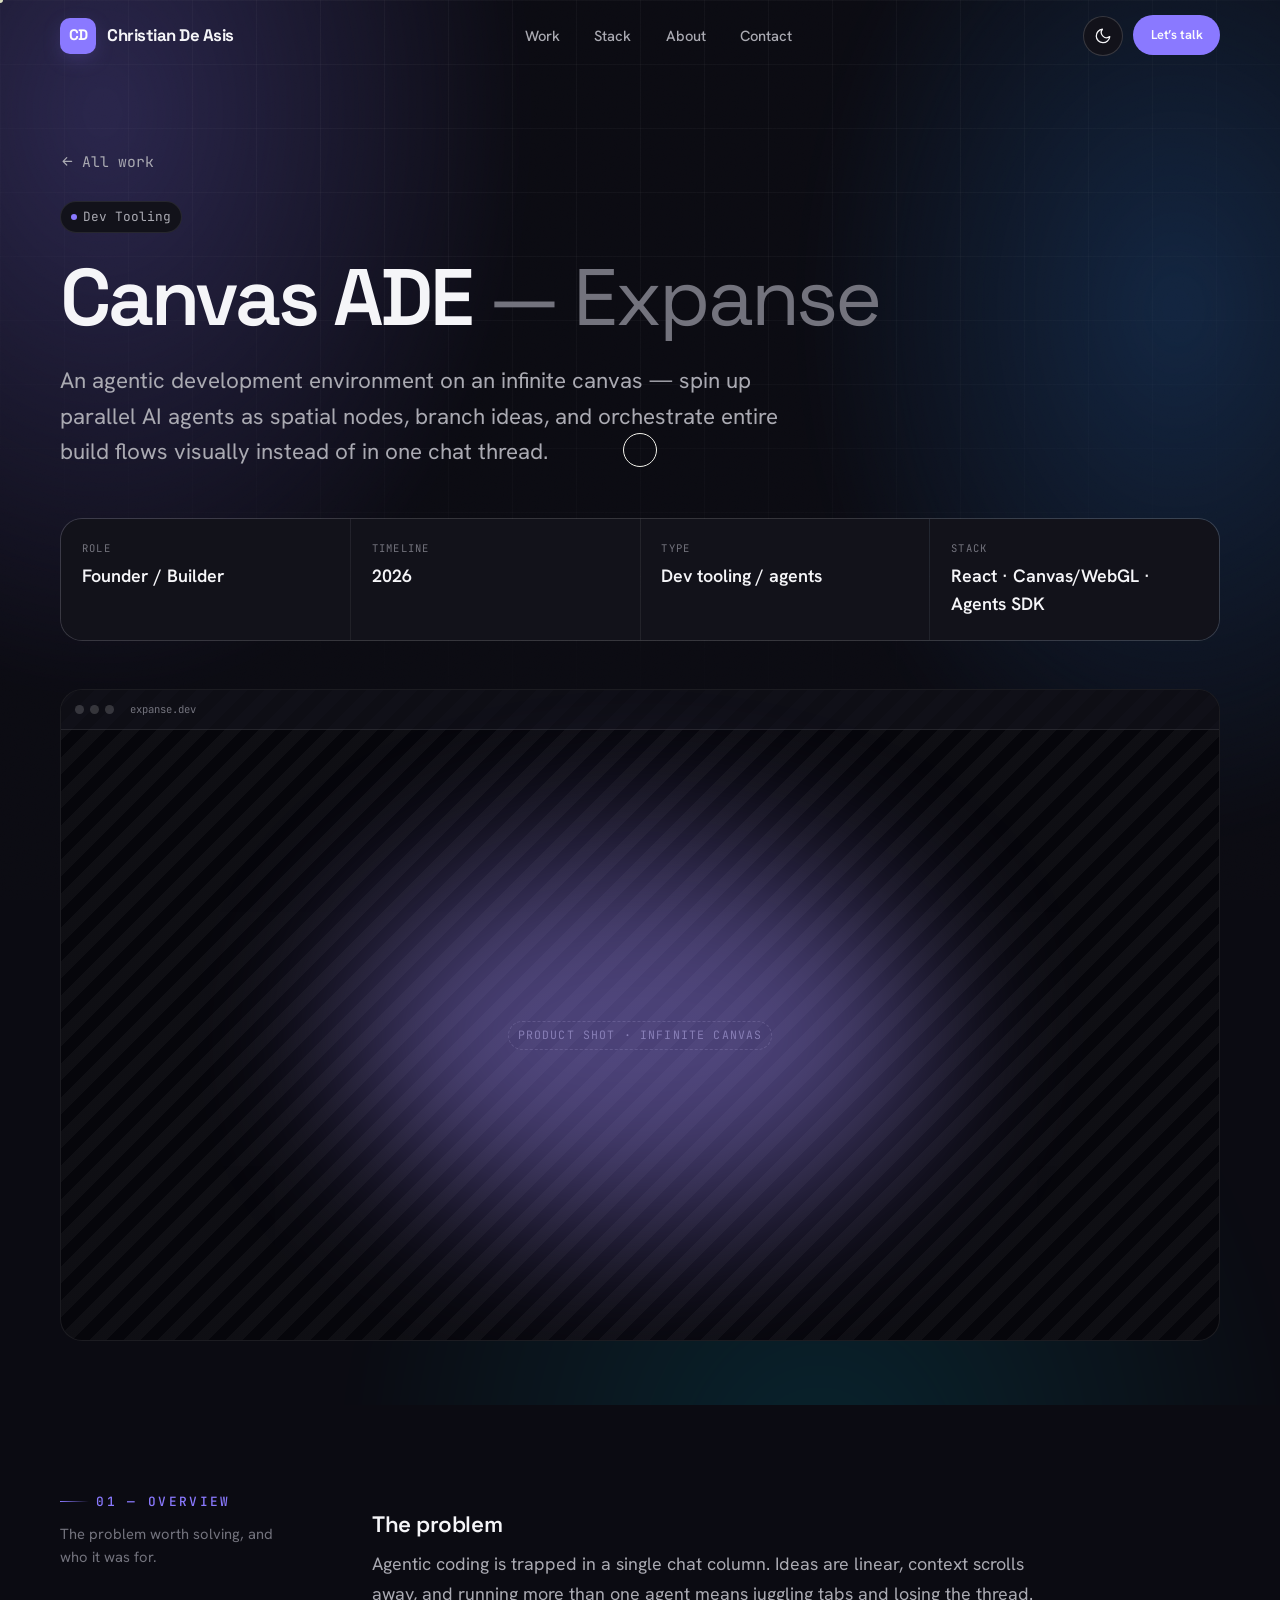
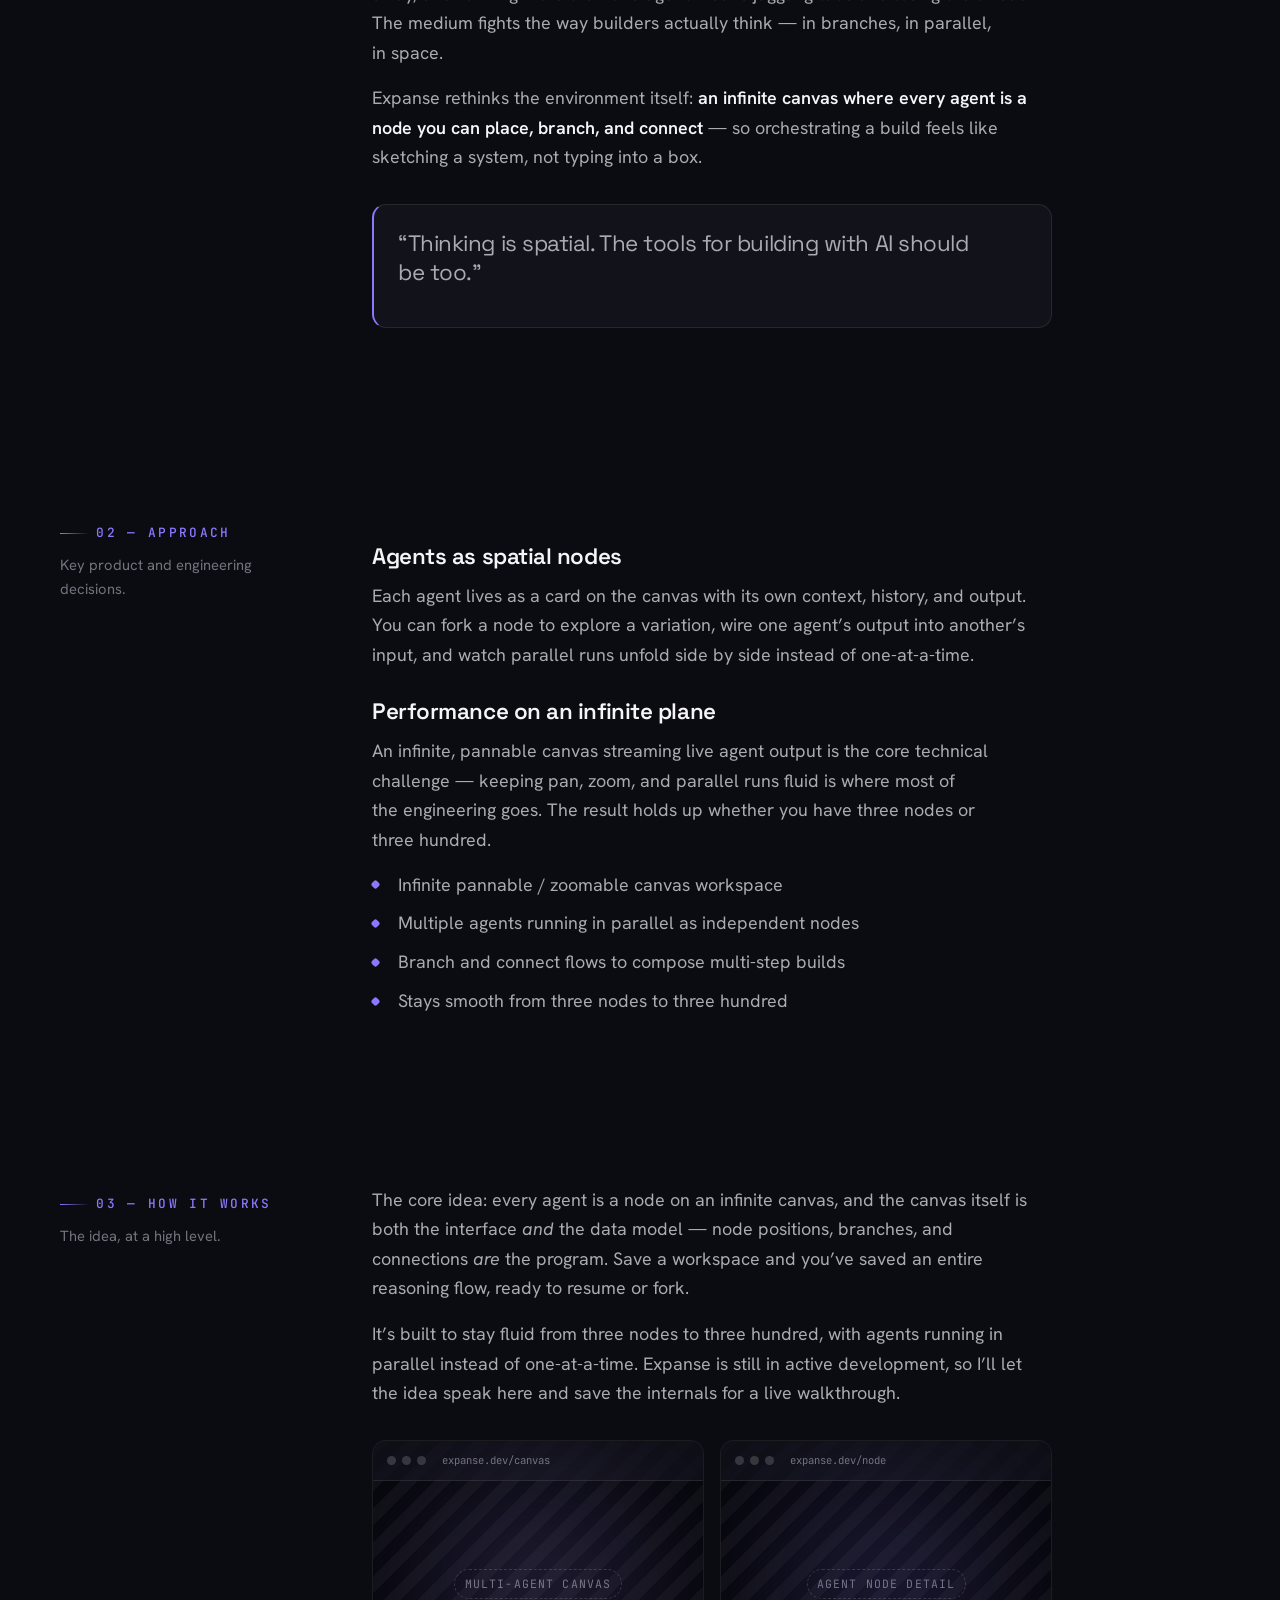
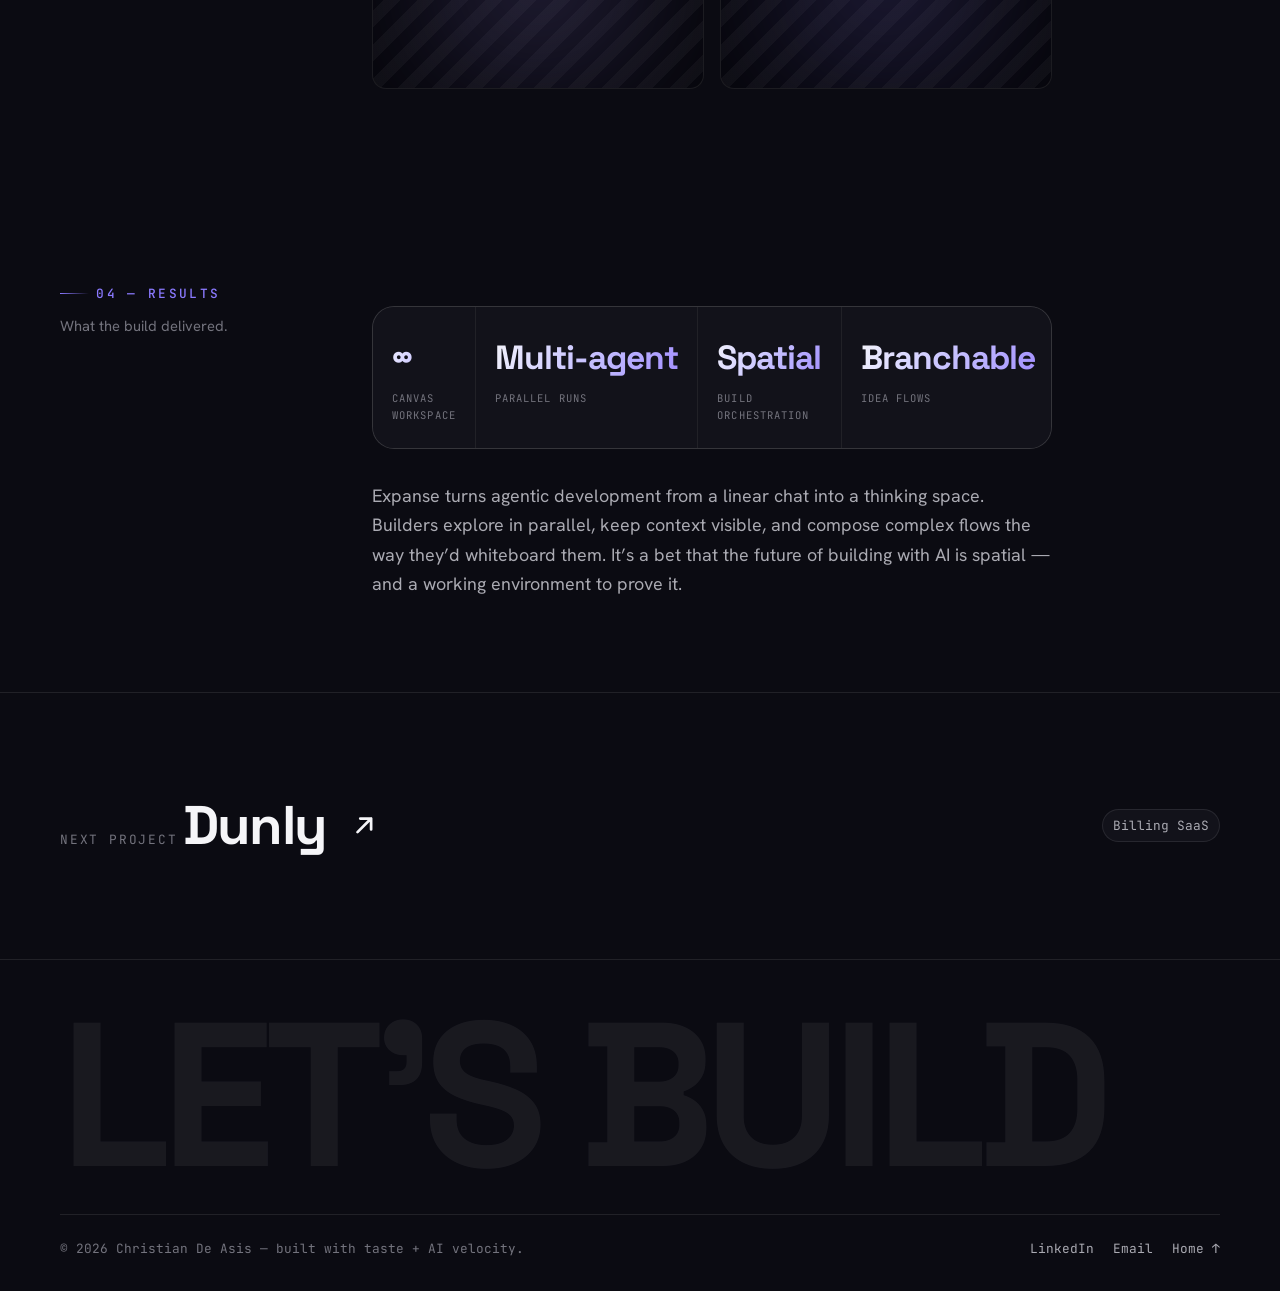
==== work/canvas-ade.html @ cff709f7 "Initial commit: portfolio site + case studies" ====
<!DOCTYPE html>
<html lang="en" data-theme="dark">
<head>
<meta charset="UTF-8">
<meta name="viewport" content="width=device-width, initial-scale=1.0">
<title>Canvas ADE — Expanse — Case Study · Christian De Asis</title>
<meta name="description" content="An agentic development environment on an infinite canvas — spin up parallel AI agents as spatial nodes, branch ideas, and orchestrate entire build flows visually instead of in one chat thread.">
<meta name="theme-color" content="#0c0c12">
<link rel="preconnect" href="https://fonts.googleapis.com">
<link rel="preconnect" href="https://fonts.gstatic.com" crossorigin>
<link rel="stylesheet" href="../styles/portfolio.css?v=2">
</head>
<body>
<div class="progress"></div>
<div class="noise"></div>
<header class="nav">
  <div class="container nav-inner">
    <a href="../index.html" class="logo" aria-label="Christian De Asis — home">
      <span class="logo-mark">CD</span>
      <span class="hide-mobile">Christian&nbsp;De&nbsp;Asis</span>
    </a>
    <nav class="nav-links" aria-label="Primary">
      <a href="../index.html#work">Work</a>
      <a href="../index.html#skills">Stack</a>
      <a href="../index.html#about">About</a>
      <a href="../index.html#contact">Contact</a>
    </nav>
    <div class="nav-right">
      <button class="theme-toggle" data-theme-toggle aria-label="Toggle color theme"><svg class="moon" viewBox="0 0 24 24" fill="none" stroke="currentColor" stroke-width="1.7" stroke-linecap="round" stroke-linejoin="round"><path d="M21 12.8A9 9 0 1 1 11.2 3a7 7 0 0 0 9.8 9.8Z"/></svg><svg class="sun" viewBox="0 0 24 24" fill="none" stroke="currentColor" stroke-width="1.7" stroke-linecap="round" stroke-linejoin="round"><circle cx="12" cy="12" r="4.5"/><path d="M12 2v2M12 20v2M2 12h2M20 12h2M5 5l1.5 1.5M17.5 17.5 19 19M19 5l-1.5 1.5M6.5 17.5 5 19"/></svg></button>
      <a href="../index.html#contact" class="btn btn-primary btn-sm hide-mobile" data-magnetic="0.3">Let&rsquo;s talk</a>
    </div>
  </div>
</header>
<main>

<section class="cs-hero">
  <div class="hero-mesh" aria-hidden="true" style="opacity:.5"></div>
  <div class="bg-grid" aria-hidden="true"></div>
  <div class="container" style="position:relative;z-index:1">
    <a href="../index.html#work" class="cs-back" data-reveal><svg viewBox="0 0 24 24" fill="none" stroke="currentColor" stroke-width="2" stroke-linecap="round" stroke-linejoin="round"><path d="M19 12H5M11 6l-6 6 6 6"/></svg> All work</a>
    <div data-reveal style="--reveal-delay:.06s;margin-top:1.4rem"><span class="chip"><span class="chip-dot"></span>Dev Tooling</span></div>
    <h1 class="cs-title" data-reveal style="--reveal-delay:.1s">Canvas ADE <span style="color:var(--text-faint);font-weight:400">— Expanse</span></h1>
    <p class="cs-tagline" data-reveal style="--reveal-delay:.16s">An agentic development environment on an infinite canvas — spin up parallel AI agents as spatial nodes, branch ideas, and orchestrate entire build flows visually instead of in one chat thread.</p>
    <div class="cs-facts" data-reveal><div class="fact"><span class="k">Role</span><span class="v">Founder / Builder</span></div><div class="fact"><span class="k">Timeline</span><span class="v">2026</span></div><div class="fact"><span class="k">Type</span><span class="v">Dev tooling / agents</span></div><div class="fact"><span class="k">Stack</span><span class="v">React · Canvas/WebGL · Agents SDK</span></div></div>
    <div class="cs-cover" data-reveal data-reveal-clip style="--reveal-delay:.1s">
      <div class="mockup">
        <div class="mockup-bar"><i></i><i></i><i></i><span class="url">expanse.dev</span></div>
        <div class="mockup-canvas"><div class="glow-orb" style="background:var(--violet-bright);opacity:.45;width:50%;height:60%"></div><span class="mockup-label">product shot · infinite canvas</span></div>
      </div>
    </div>
  </div>
</section>

<section class="cs-section">
  <div class="container">
    <div class="cs-layout">
      <aside class="cs-aside" data-reveal>
        <span class="kicker">01 — Overview</span>
        <p>The problem worth solving, and who it was for.</p>
      </aside>
      <div class="cs-prose" data-reveal style="--reveal-delay:.08s">
        <h4>The problem</h4>
        <p>Agentic coding is trapped in a single chat column. Ideas are linear, context scrolls away, and running more than one agent means juggling tabs and losing the thread. The medium fights the way builders actually think — in branches, in parallel, in space.</p>
        <p>Expanse rethinks the environment itself: <strong>an infinite canvas where every agent is a node you can place, branch, and connect</strong> — so orchestrating a build feels like sketching a system, not typing into a box.</p>
        <div class="cs-callout"><p class="q">&ldquo;Thinking is spatial. The tools for building with AI should be too.&rdquo;</p></div>
      </div>
    </div>
  </div>
</section>
<section class="cs-section">
  <div class="container">
    <div class="cs-layout">
      <aside class="cs-aside" data-reveal>
        <span class="kicker">02 — Approach</span>
        <p>Key product and engineering decisions.</p>
      </aside>
      <div class="cs-prose" data-reveal style="--reveal-delay:.08s">
        <h4>Agents as spatial nodes</h4>
        <p>Each agent lives as a card on the canvas with its own context, history, and output. You can fork a node to explore a variation, wire one agent&rsquo;s output into another&rsquo;s input, and watch parallel runs unfold side by side instead of one-at-a-time.</p>
        <h4>Performance on an infinite plane</h4>
        <p>An infinite, pannable canvas streaming live agent output is the core technical challenge — keeping pan, zoom, and parallel runs fluid is where most of the engineering goes. The result holds up whether you have three nodes or three hundred.</p>
        <ul class="bullets"><li>Infinite pannable / zoomable canvas workspace</li><li>Multiple agents running in parallel as independent nodes</li><li>Branch and connect flows to compose multi-step builds</li><li>Stays smooth from three nodes to three hundred</li></ul>
      </div>
    </div>
  </div>
</section>
<section class="cs-section">
  <div class="container">
    <div class="cs-layout">
      <aside class="cs-aside" data-reveal>
        <span class="kicker">03 — How it works</span>
        <p>The idea, at a high level.</p>
      </aside>
      <div class="cs-prose" data-reveal style="--reveal-delay:.08s">
        <p>The core idea: every agent is a node on an infinite canvas, and the canvas itself is both the interface <em>and</em> the data model — node positions, branches, and connections <em>are</em> the program. Save a workspace and you&rsquo;ve saved an entire reasoning flow, ready to resume or fork.</p>
        <p>It&rsquo;s built to stay fluid from three nodes to three hundred, with agents running in parallel instead of one-at-a-time. Expanse is still in active development, so I&rsquo;ll let the idea speak here and save the internals for a live walkthrough.</p>
        <div class="cs-imgrow two"><div class="cs-frame"><div class="mockup"><div class="mockup-bar"><i></i><i></i><i></i><span class="url">expanse.dev/canvas</span></div><div class="mockup-canvas"><div class="glow-orb" style="background:var(--violet-bright);opacity:.4;width:55%;height:55%"></div><span class="mockup-label">multi-agent canvas</span></div></div></div><div class="cs-frame"><div class="mockup"><div class="mockup-bar"><i></i><i></i><i></i><span class="url">expanse.dev/node</span></div><div class="mockup-canvas"><div class="glow-orb" style="background:var(--violet);opacity:.4;width:55%;height:55%"></div><span class="mockup-label">agent node detail</span></div></div></div></div>
      </div>
    </div>
  </div>
</section>
<section class="cs-section">
  <div class="container">
    <div class="cs-layout">
      <aside class="cs-aside" data-reveal>
        <span class="kicker">04 — Results</span>
        <p>What the build delivered.</p>
      </aside>
      <div class="cs-prose" data-reveal style="--reveal-delay:.08s">
        <div class="cs-metrics"><div class="m"><span class="v">∞</span><span class="l">Canvas workspace</span></div><div class="m"><span class="v">Multi-agent</span><span class="l">Parallel runs</span></div><div class="m"><span class="v">Spatial</span><span class="l">Build orchestration</span></div><div class="m"><span class="v">Branchable</span><span class="l">Idea flows</span></div></div>
        <p>Expanse turns agentic development from a linear chat into a thinking space. Builders explore in parallel, keep context visible, and compose complex flows the way they&rsquo;d whiteboard them. It&rsquo;s a bet that the future of building with AI is spatial — and a working environment to prove it.</p>
      </div>
    </div>
  </div>
</section>

<section class="cs-next">
  <div class="container">
    <a href="dunly-dunning.html" data-reveal data-magnetic="0.08">
      <div>
        <span class="lbl">Next project</span>
        <div class="nm">Dunly <svg viewBox="0 0 24 24" fill="none" stroke="currentColor" stroke-width="2" stroke-linecap="round" stroke-linejoin="round"><path d="M7 17 17 7M9 7h8v8"/></svg></div>
      </div>
      <span class="chip">Billing SaaS</span>
    </a>
  </div>
</section>

</main>
<footer class="footer">
  <div class="container">
    <div style="overflow:hidden"><div class="footer-big">LET&rsquo;S BUILD</div></div>
    <div class="footer-bottom">
      <span class="muted">© <span data-year></span> Christian De Asis — built with taste + AI velocity.</span>
      <div class="footer-links">
        <a href="https://www.linkedin.com/in/christian-de-asis-0092412aa/" target="_blank" rel="noopener">LinkedIn</a>
        <a href="mailto:cdeasis923@gmail.com">Email</a>
        <a href="../index.html">Home ↑</a>
      </div>
    </div>
  </div>
</footer>
<script src="../scripts/portfolio.js?v=2"></script>
</body>
</html>
---- styles/portfolio.css ----
/* =============================================================
   Christian De Asis — Portfolio Design System
   Dark-first · Signal Violet · Grotesk
   ============================================================= */

/* ---------- Fonts ---------- */
@import url('https://fonts.googleapis.com/css2?family=Space+Grotesk:wght@400;500;600;700&family=Hanken+Grotesk:wght@400;500;600;700;800&family=JetBrains+Mono:wght@400;500;600&display=swap');

/* ---------- Reset ---------- */
*, *::before, *::after { box-sizing: border-box; margin: 0; padding: 0; }
html { -webkit-text-size-adjust: 100%; scroll-behavior: smooth; }
@media (prefers-reduced-motion: reduce) { html { scroll-behavior: auto; } }
body { min-height: 100%; }
img, svg, video { display: block; max-width: 100%; }
button, input, textarea, select { font: inherit; color: inherit; }
a { color: inherit; text-decoration: none; }
ul { list-style: none; }
:focus-visible { outline: 2px solid var(--accent); outline-offset: 3px; border-radius: 4px; }

/* ============================================================= */
/*  TOKENS                                                        */
/* ============================================================= */
:root {
  /* Type families */
  --font-display: 'Space Grotesk', system-ui, sans-serif;
  --font-body: 'Hanken Grotesk', system-ui, sans-serif;
  --font-mono: 'JetBrains Mono', ui-monospace, monospace;

  /* Fluid type scale */
  --fs-mono: clamp(0.7rem, 0.66rem + 0.2vw, 0.8rem);
  --fs-sm:   clamp(0.84rem, 0.8rem + 0.2vw, 0.92rem);
  --fs-base: clamp(1rem, 0.95rem + 0.25vw, 1.12rem);
  --fs-lg:   clamp(1.18rem, 1.05rem + 0.6vw, 1.4rem);
  --fs-xl:   clamp(1.5rem, 1.2rem + 1.4vw, 2.1rem);
  --fs-2xl:  clamp(2rem, 1.4rem + 2.8vw, 3.4rem);
  --fs-3xl:  clamp(2.6rem, 1.4rem + 5.2vw, 5rem);
  --fs-display: clamp(3.2rem, 1rem + 9vw, 8.5rem);

  /* Spacing rhythm */
  --space-1: 0.5rem;  --space-2: 0.75rem; --space-3: 1rem;
  --space-4: 1.5rem;  --space-5: 2rem;    --space-6: 3rem;
  --space-7: 4.5rem;  --space-8: 7rem;    --space-9: 10rem;

  --container: 1240px;
  --container-narrow: 820px;
  --radius: 14px;
  --radius-lg: 22px;
  --radius-pill: 999px;

  --ease: cubic-bezier(0.22, 1, 0.36, 1);
  --ease-in-out: cubic-bezier(0.65, 0, 0.35, 1);
  --dur: 0.6s;

  /* Accent (shared across themes) */
  --violet: oklch(0.66 0.2 285);
  --violet-bright: oklch(0.72 0.19 288);
  --indigo: oklch(0.64 0.18 268);
  --cyan: oklch(0.78 0.13 215);
}

/* ---------- Dark theme (default) ---------- */
:root, [data-theme="dark"] {
  --bg:        oklch(0.155 0.014 285);
  --bg-deep:   oklch(0.125 0.012 285);
  --surface:   oklch(0.188 0.016 285);
  --surface-2: oklch(0.225 0.018 285);
  --line:      oklch(1 0 0 / 0.09);
  --line-strong: oklch(1 0 0 / 0.16);
  --text:      oklch(0.97 0.004 285);
  --text-dim:  oklch(0.74 0.012 285);
  --text-faint: oklch(0.56 0.014 285);
  --accent:    var(--violet);
  --accent-bright: var(--violet-bright);
  --accent-ink: oklch(0.99 0 0);
  --accent-soft: oklch(0.66 0.2 285 / 0.14);
  --glow: oklch(0.66 0.2 285 / 0.35);
  --grid-line: oklch(1 0 0 / 0.035);
  --noise-opacity: 0.04;
  color-scheme: dark;
}

/* ---------- Light theme ---------- */
[data-theme="light"] {
  --bg:        oklch(0.975 0.004 285);
  --bg-deep:   oklch(0.95 0.005 285);
  --surface:   oklch(1 0 0);
  --surface-2: oklch(0.97 0.004 285);
  --line:      oklch(0 0 0 / 0.1);
  --line-strong: oklch(0 0 0 / 0.18);
  --text:      oklch(0.21 0.012 285);
  --text-dim:  oklch(0.42 0.014 285);
  --text-faint: oklch(0.55 0.014 285);
  --accent:    oklch(0.54 0.22 285);
  --accent-bright: oklch(0.5 0.23 286);
  --accent-ink: oklch(0.99 0 0);
  --accent-soft: oklch(0.54 0.22 285 / 0.1);
  --glow: oklch(0.6 0.2 285 / 0.22);
  --grid-line: oklch(0 0 0 / 0.04);
  --noise-opacity: 0.025;
  color-scheme: light;
}

/* ============================================================= */
/*  BASE                                                          */
/* ============================================================= */
body {
  font-family: var(--font-body);
  font-size: var(--fs-base);
  line-height: 1.6;
  color: var(--text);
  background: var(--bg);
  font-weight: 400;
  -webkit-font-smoothing: antialiased;
  text-rendering: optimizeLegibility;
  overflow-x: hidden;
  transition: background-color 0.5s var(--ease), color 0.5s var(--ease);
}

h1, h2, h3, h4 { font-family: var(--font-display); font-weight: 600; line-height: 1.02; letter-spacing: -0.02em; }

/* selection */
::selection { background: var(--accent); color: var(--accent-ink); }

/* ---------- Layout ---------- */
.container { width: 100%; max-width: var(--container); margin-inline: auto; padding-inline: clamp(1.2rem, 4vw, 2.5rem); }
.narrow { max-width: var(--container-narrow); }
section { position: relative; }
.section-pad { padding-block: clamp(4.5rem, 9vw, 9rem); }

/* ---------- Utility text ---------- */
.kicker {
  font-family: var(--font-mono);
  font-size: var(--fs-mono);
  letter-spacing: 0.18em;
  text-transform: uppercase;
  color: var(--accent);
  font-weight: 500;
  display: inline-flex;
  align-items: center;
  gap: 0.6em;
}
.kicker::before {
  content: "";
  width: 1.8rem; height: 1px;
  background: linear-gradient(90deg, var(--accent), transparent);
}
.kicker.center::before { display: none; }
.eyebrow {
  font-family: var(--font-mono);
  font-size: var(--fs-mono);
  letter-spacing: 0.16em;
  text-transform: uppercase;
  color: var(--text-faint);
}
.lead { font-size: var(--fs-lg); color: var(--text-dim); line-height: 1.5; text-wrap: pretty; }
.gradient-text {
  background: linear-gradient(105deg, var(--text) 30%, var(--accent-bright) 70%, var(--cyan));
  -webkit-background-clip: text; background-clip: text;
  -webkit-text-fill-color: transparent; color: transparent;
}

/* ---------- Section heading block ---------- */
.section-head { display: flex; flex-direction: column; gap: var(--space-3); max-width: 720px; }
.section-head h2 { font-size: var(--fs-2xl); }
.section-head.between { max-width: none; }
@media (min-width: 800px) {
  .section-head.between { flex-direction: row; align-items: flex-end; justify-content: space-between; gap: var(--space-5); }
  .section-head.between .head-left { max-width: 640px; }
}

/* ============================================================= */
/*  BUTTONS                                                       */
/* ============================================================= */
.btn {
  --pad-y: 0.85rem; --pad-x: 1.5rem;
  position: relative;
  display: inline-flex; align-items: center; justify-content: center; gap: 0.6em;
  padding: var(--pad-y) var(--pad-x);
  font-family: var(--font-body);
  font-size: var(--fs-sm); font-weight: 600;
  letter-spacing: -0.01em;
  border-radius: var(--radius-pill);
  border: 1px solid transparent;
  cursor: pointer;
  white-space: nowrap;
  transition: transform 0.25s var(--ease), background-color 0.3s var(--ease), border-color 0.3s var(--ease), color 0.3s var(--ease), box-shadow 0.3s var(--ease);
  will-change: transform;
}
.btn svg { width: 1.1em; height: 1.1em; transition: transform 0.3s var(--ease); }
.btn-primary {
  background: var(--accent); color: var(--accent-ink);
  box-shadow: 0 0 0 0 var(--glow);
}
.btn-primary:hover { background: var(--accent-bright); box-shadow: 0 10px 40px -8px var(--glow); }
.btn-primary:hover svg { transform: translateX(3px); }
.btn-ghost {
  background: transparent; color: var(--text);
  border-color: var(--line-strong);
}
.btn-ghost:hover { background: var(--surface); border-color: var(--text-faint); }
.btn-sm { --pad-y: 0.55rem; --pad-x: 1.05rem; font-size: var(--fs-mono); }
.btn-block { width: 100%; }

/* ---------- Chips / tags ---------- */
.chip {
  display: inline-flex; align-items: center; gap: 0.45em;
  font-family: var(--font-mono);
  font-size: var(--fs-mono);
  padding: 0.4em 0.8em;
  border-radius: var(--radius-pill);
  border: 1px solid var(--line);
  background: var(--surface);
  color: var(--text-dim);
  white-space: nowrap;
}
.chip-dot { width: 6px; height: 6px; border-radius: 50%; background: var(--accent); }

/* ---------- Links ---------- */
.link-arrow {
  display: inline-flex; align-items: center; gap: 0.5em;
  font-family: var(--font-mono); font-size: var(--fs-sm); font-weight: 500;
  color: var(--text); position: relative;
}
.link-arrow svg { width: 1em; height: 1em; transition: transform 0.3s var(--ease); }
.link-arrow::after {
  content: ""; position: absolute; left: 0; bottom: -3px; height: 1px; width: 0;
  background: var(--accent); transition: width 0.35s var(--ease);
}
.link-arrow:hover::after { width: 100%; }
.link-arrow:hover svg { transform: translate(3px, -3px); }

/* ============================================================= */
/*  DECOR: grid, noise, glow                                      */
/* ============================================================= */
.bg-grid {
  position: absolute; inset: 0; pointer-events: none; z-index: 0;
  background-image:
    linear-gradient(var(--grid-line) 1px, transparent 1px),
    linear-gradient(90deg, var(--grid-line) 1px, transparent 1px);
  background-size: 64px 64px;
  -webkit-mask-image: radial-gradient(ellipse 90% 70% at 50% 0%, #000 30%, transparent 80%);
          mask-image: radial-gradient(ellipse 90% 70% at 50% 0%, #000 30%, transparent 80%);
}
.noise {
  position: fixed; inset: 0; z-index: 1; pointer-events: none;
  opacity: var(--noise-opacity); mix-blend-mode: overlay;
  background-image: url("data:image/svg+xml,%3Csvg xmlns='http://www.w3.org/2000/svg' width='200' height='200'%3E%3Cfilter id='n'%3E%3CfeTurbulence type='fractalNoise' baseFrequency='0.85' numOctaves='3'/%3E%3C/filter%3E%3Crect width='100%25' height='100%25' filter='url(%23n)'/%3E%3C/svg%3E");
}
.glow-orb { position: absolute; border-radius: 50%; filter: blur(80px); pointer-events: none; z-index: 0; opacity: 0.5; }

/* ============================================================= */
/*  REVEAL ANIMATIONS                                             */
/* ============================================================= */
[data-reveal] {
  opacity: 0;
  transform: translateY(28px);
  transition: opacity 0.9s var(--ease), transform 0.9s var(--ease);
  transition-delay: var(--reveal-delay, 0s);
}
[data-reveal="in"] { opacity: 1; transform: none; }
[data-reveal-clip] { clip-path: inset(0 0 100% 0); transition: clip-path 1s var(--ease); transition-delay: var(--reveal-delay, 0s); }
[data-reveal-clip="in"] { clip-path: inset(0 0 0 0); }
@media (prefers-reduced-motion: reduce) {
  [data-reveal], [data-reveal-clip] { opacity: 1 !important; transform: none !important; clip-path: none !important; transition: none !important; }
}

/* ============================================================= */
/*  CURSOR                                                        */
/* ============================================================= */
.cursor-dot, .cursor-ring { position: fixed; top: 0; left: 0; border-radius: 50%; pointer-events: none; z-index: 9999; mix-blend-mode: difference; }
.cursor-dot { width: 6px; height: 6px; background: #fff; transform: translate(-50%, -50%); }
.cursor-ring { width: 34px; height: 34px; border: 1px solid #fff; transform: translate(-50%, -50%); transition: width 0.3s var(--ease), height 0.3s var(--ease), background-color 0.3s var(--ease); }
.cursor-ring.is-hover { width: 56px; height: 56px; background: rgba(255,255,255,0.08); }
@media (hover: none), (pointer: coarse) { .cursor-dot, .cursor-ring { display: none; } }

/* ============================================================= */
/*  NAV                                                           */
/* ============================================================= */
.nav {
  position: fixed; top: 0; left: 0; right: 0; z-index: 100;
  transition: transform 0.4s var(--ease), background-color 0.4s var(--ease), border-color 0.4s var(--ease), backdrop-filter 0.4s var(--ease);
}
.nav-inner {
  display: flex; align-items: center; justify-content: space-between;
  height: 72px;
  border-bottom: 1px solid transparent;
}
.nav.scrolled { background: color-mix(in oklch, var(--bg) 72%, transparent); backdrop-filter: blur(16px) saturate(1.4); -webkit-backdrop-filter: blur(16px) saturate(1.4); }
.nav.scrolled .nav-inner { border-color: var(--line); }
.nav.hidden { transform: translateY(-100%); }
.logo { display: inline-flex; align-items: center; gap: 0.7rem; font-family: var(--font-display); font-weight: 700; letter-spacing: -0.03em; font-size: 1.05rem; }
.logo-mark {
  width: 36px; height: 36px; border-radius: 10px;
  display: grid; place-items: center;
  background: var(--accent); color: var(--accent-ink);
  font-family: var(--font-display); font-weight: 700; font-size: 0.95rem;
  box-shadow: 0 6px 22px -6px var(--glow);
  position: relative; overflow: hidden;
}
.nav-links { display: none; align-items: center; gap: 0.35rem; }
.nav-links a {
  font-size: var(--fs-sm); color: var(--text-dim); font-weight: 500;
  padding: 0.5rem 0.9rem; border-radius: var(--radius-pill);
  position: relative; transition: color 0.3s var(--ease);
}
.nav-links a .num { font-family: var(--font-mono); font-size: 0.7em; color: var(--accent); margin-right: 0.35em; opacity: 0.8; }
.nav-links a:hover, .nav-links a.active { color: var(--text); }
.nav-right { display: flex; align-items: center; gap: 0.6rem; }
@media (min-width: 920px) { .nav-links { display: flex; } }

.theme-toggle {
  width: 40px; height: 40px; border-radius: 50%;
  display: grid; place-items: center;
  border: 1px solid var(--line-strong); background: var(--surface);
  cursor: pointer; color: var(--text);
  transition: border-color 0.3s var(--ease), background-color 0.3s var(--ease), transform 0.3s var(--ease);
}
.theme-toggle:hover { transform: rotate(18deg); border-color: var(--text-faint); }
.theme-toggle svg { width: 18px; height: 18px; }
.theme-toggle .sun { display: none; }
[data-theme="light"] .theme-toggle .sun { display: block; }
[data-theme="light"] .theme-toggle .moon { display: none; }

.menu-btn { display: grid; gap: 5px; width: 40px; height: 40px; place-content: center; background: none; border: none; cursor: pointer; }
.menu-btn span { display: block; width: 20px; height: 1.6px; background: var(--text); transition: transform 0.35s var(--ease), opacity 0.35s var(--ease); }
@media (min-width: 920px) { .menu-btn { display: none; } }

/* Mobile menu overlay */
.mobile-menu {
  position: fixed; inset: 0; z-index: 99; background: var(--bg-deep);
  display: flex; flex-direction: column; justify-content: center; gap: 0.5rem;
  padding: var(--space-6) clamp(1.2rem, 6vw, 3rem);
  transform: translateY(-100%); transition: transform 0.55s var(--ease);
}
.mobile-menu.open { transform: translateY(0); }
.mobile-menu a {
  font-family: var(--font-display); font-size: clamp(2rem, 11vw, 3.4rem); font-weight: 600;
  letter-spacing: -0.03em; color: var(--text); display: flex; align-items: baseline; gap: 1rem;
  padding-block: 0.4rem; border-bottom: 1px solid var(--line);
}
.mobile-menu a .num { font-family: var(--font-mono); font-size: 0.9rem; color: var(--accent); }

/* ============================================================= */
/*  HERO                                                          */
/* ============================================================= */
.hero { position: relative; min-height: 100svh; display: flex; align-items: center; overflow: hidden; padding-top: 72px; }
.hero-bg { position: absolute; inset: 0; z-index: 0; overflow: hidden; }
.hero-mesh {
  position: absolute; inset: -20%; z-index: 0; pointer-events: none;
  background:
    radial-gradient(40% 50% at 20% 20%, oklch(0.66 0.2 285 / 0.5), transparent 60%),
    radial-gradient(35% 45% at 80% 30%, oklch(0.64 0.18 255 / 0.42), transparent 60%),
    radial-gradient(45% 50% at 60% 90%, oklch(0.7 0.14 210 / 0.3), transparent 60%);
  filter: blur(20px);
  animation: meshDrift 22s var(--ease-in-out) infinite alternate;
}
@keyframes meshDrift {
  0% { transform: translate3d(0,0,0) scale(1); }
  100% { transform: translate3d(3%, -3%, 0) scale(1.12); }
}
.hero-content { position: relative; z-index: 2; width: 100%; }
.hero h1 { font-size: var(--fs-display); font-weight: 700; letter-spacing: -0.045em; max-width: 14ch; }
.hero h1 .line { display: block; overflow: hidden; }
.hero h1 .line > span { display: block; }
.hero-sub { margin-top: var(--space-5); max-width: 52ch; }
.hero-cta { margin-top: var(--space-6); display: flex; flex-wrap: wrap; gap: 0.9rem; align-items: center; }
.hero-socials { margin-top: var(--space-5); display: flex; gap: 0.4rem; align-items: center; }
.icon-link {
  width: 42px; height: 42px; border-radius: 50%; display: grid; place-items: center;
  border: 1px solid var(--line); color: var(--text-dim);
  transition: color 0.3s var(--ease), border-color 0.3s var(--ease), transform 0.3s var(--ease), background-color 0.3s var(--ease);
}
.icon-link:hover { color: var(--text); border-color: var(--text-faint); transform: translateY(-3px); background: var(--surface); }
.icon-link svg { width: 18px; height: 18px; }

/* availability pill */
.avail {
  display: inline-flex; align-items: center; gap: 0.6em;
  font-family: var(--font-mono); font-size: var(--fs-mono); letter-spacing: 0.04em;
  padding: 0.5em 0.9em; border-radius: var(--radius-pill);
  border: 1px solid var(--line); background: var(--surface); color: var(--text-dim);
}
.avail .pulse { position: relative; width: 8px; height: 8px; }
.avail .pulse i { position: absolute; inset: 0; border-radius: 50%; background: oklch(0.78 0.17 150); }
.avail .pulse i::after { content: ""; position: absolute; inset: 0; border-radius: 50%; background: inherit; animation: pulse 2s var(--ease-in-out) infinite; }
@keyframes pulse { 0% { transform: scale(1); opacity: 0.7; } 100% { transform: scale(3.2); opacity: 0; } }

/* hero prompt terminal */
.prompt-card {
  position: relative; z-index: 2;
  border: 1px solid var(--line); border-radius: var(--radius);
  background: color-mix(in oklch, var(--surface) 88%, transparent);
  backdrop-filter: blur(8px);
  font-family: var(--font-mono); font-size: var(--fs-sm);
  overflow: hidden; box-shadow: 0 30px 80px -40px oklch(0 0 0 / 0.6);
}
.prompt-top { display: flex; align-items: center; gap: 0.5rem; padding: 0.7rem 1rem; border-bottom: 1px solid var(--line); color: var(--text-faint); }
.prompt-top .dots { display: flex; gap: 6px; }
.prompt-top .dots i { width: 10px; height: 10px; border-radius: 50%; background: var(--line-strong); }
.prompt-top .file { margin-left: auto; font-size: 0.78em; letter-spacing: 0.04em; }
.prompt-body { padding: 1rem 1.1rem; line-height: 1.7; }
.prompt-line { display: flex; gap: 0.7em; color: var(--text-dim); }
.prompt-line .gut { color: var(--text-faint); -webkit-user-select: none; user-select: none; }
.prompt-line .you { color: var(--accent-bright); }
.tok-key { color: oklch(0.74 0.16 330); }
.tok-str { color: oklch(0.8 0.13 150); }
.tok-fn { color: var(--cyan); }
.caret { display: inline-block; width: 8px; height: 1.05em; background: var(--accent); vertical-align: text-bottom; animation: blink 1s steps(1) infinite; }
@keyframes blink { 50% { opacity: 0; } }

.hero-grid { display: grid; gap: var(--space-6); align-items: center; }
@media (min-width: 1000px) { .hero-grid { grid-template-columns: 1.1fr 0.9fr; gap: var(--space-7); } }

/* scroll hint */
.scroll-hint { position: absolute; bottom: 1.7rem; left: 50%; transform: translateX(-50%); z-index: 3; display: flex; flex-direction: column; align-items: center; gap: 0.5rem; font-family: var(--font-mono); font-size: 0.68rem; letter-spacing: 0.2em; text-transform: uppercase; color: var(--text-faint); }
.scroll-hint .bar { width: 1px; height: 38px; background: linear-gradient(var(--accent), transparent); position: relative; overflow: hidden; }
.scroll-hint .bar::after { content: ""; position: absolute; top: 0; left: 0; width: 100%; height: 40%; background: var(--text); animation: scrollDown 2s var(--ease-in-out) infinite; }
@keyframes scrollDown { 0% { transform: translateY(-100%); } 100% { transform: translateY(280%); } }

/* ---------- Marquee ticker ---------- */
.ticker { border-block: 1px solid var(--line); overflow: hidden; padding-block: 1.1rem; background: var(--bg-deep); }
.ticker-track { display: flex; gap: 3.5rem; width: max-content; animation: marquee 32s linear infinite; }
.ticker:hover .ticker-track { animation-play-state: paused; }
.ticker-item { display: inline-flex; align-items: center; gap: 0.8rem; font-family: var(--font-display); font-weight: 600; font-size: clamp(1.1rem, 2.5vw, 1.7rem); color: var(--text-dim); letter-spacing: -0.02em; white-space: nowrap; }
.ticker-item .star { color: var(--accent); font-size: 0.7em; }
@keyframes marquee { to { transform: translateX(-50%); } }
@media (prefers-reduced-motion: reduce) { .ticker-track, .hero-mesh, .scroll-hint .bar::after { animation: none; } }

/* ============================================================= */
/*  PROJECTS                                                      */
/* ============================================================= */
.projects-list { display: flex; flex-direction: column; gap: clamp(2rem, 4vw, 3.5rem); margin-top: var(--space-6); }
.project {
  position: relative; display: grid; gap: var(--space-5);
  padding: clamp(1.4rem, 3vw, 2.4rem);
  border: 1px solid var(--line); border-radius: var(--radius-lg);
  background: var(--surface);
  overflow: hidden;
  transition: border-color 0.5s var(--ease), transform 0.5s var(--ease), background-color 0.5s var(--ease);
}
.project::after {
  content: ""; position: absolute; inset: 0; z-index: 0; opacity: 0; pointer-events: none;
  background: radial-gradient(60% 80% at var(--mx, 50%) var(--my, 0%), var(--accent-soft), transparent 70%);
  transition: opacity 0.5s var(--ease);
}
.project:hover { border-color: var(--line-strong); }
.project:hover::after { opacity: 1; }
@media (min-width: 900px) {
  .project { grid-template-columns: 0.95fr 1.05fr; align-items: center; gap: var(--space-6); }
  .project.flip .project-media { order: 2; }
}
.project-body { position: relative; z-index: 1; display: flex; flex-direction: column; gap: var(--space-3); }
.project-index { font-family: var(--font-mono); font-size: var(--fs-mono); color: var(--accent); letter-spacing: 0.12em; }
.project h3 { font-size: var(--fs-xl); letter-spacing: -0.03em; }
.project-desc { color: var(--text-dim); max-width: 46ch; text-wrap: pretty; }
.project-meta { display: flex; flex-wrap: wrap; gap: 1.4rem; margin-block: 0.4rem; }
.metric { display: flex; flex-direction: column; gap: 0.1rem; }
.metric .val { font-family: var(--font-display); font-weight: 700; font-size: var(--fs-lg); letter-spacing: -0.02em; }
.metric .lbl { font-family: var(--font-mono); font-size: 0.68rem; text-transform: uppercase; letter-spacing: 0.12em; color: var(--text-faint); }
.project-stack { display: flex; flex-wrap: wrap; gap: 0.5rem; }
.project-actions { display: flex; flex-wrap: wrap; gap: 0.7rem; margin-top: 0.5rem; align-items: center; }

/* project media / mockup placeholder */
.project-media { position: relative; z-index: 1; aspect-ratio: 16 / 11; border-radius: var(--radius); overflow: hidden; border: 1px solid var(--line); background: var(--bg-deep); }
.mockup {
  position: absolute; inset: 0;
  background-image: repeating-linear-gradient(135deg, var(--grid-line) 0 12px, transparent 12px 24px);
  display: flex; flex-direction: column;
}
.mockup-bar { display: flex; align-items: center; gap: 6px; padding: 0.7rem 0.9rem; border-bottom: 1px solid var(--line); background: color-mix(in oklch, var(--surface) 70%, transparent); }
.mockup-bar i { width: 9px; height: 9px; border-radius: 50%; background: var(--line-strong); }
.mockup-bar .url { margin-left: 0.6rem; font-family: var(--font-mono); font-size: 0.66rem; color: var(--text-faint); }
.mockup-canvas { flex: 1; display: grid; place-items: center; position: relative; }
.mockup-label { font-family: var(--font-mono); font-size: 0.72rem; letter-spacing: 0.1em; color: var(--text-faint); text-transform: uppercase; padding: 0.4em 0.8em; border: 1px dashed var(--line-strong); border-radius: var(--radius-pill); }
.project-media .glow-orb { width: 60%; height: 60%; opacity: 0.4; }

/* ============================================================= */
/*  SKILLS                                                        */
/* ============================================================= */
.skills-grid { display: grid; gap: 1px; margin-top: var(--space-6); border: 1px solid var(--line); border-radius: var(--radius-lg); overflow: hidden; background: var(--line); }
@media (min-width: 680px) { .skills-grid { grid-template-columns: repeat(2, 1fr); } }
@media (min-width: 1000px) { .skills-grid { grid-template-columns: repeat(3, 1fr); } }
.skill-cell { background: var(--surface); padding: clamp(1.4rem, 2.5vw, 2rem); display: flex; flex-direction: column; gap: 1rem; position: relative; transition: background-color 0.4s var(--ease); }
.skill-cell:hover { background: var(--surface-2); }
.skill-cell .num { font-family: var(--font-mono); font-size: var(--fs-mono); color: var(--accent); }
.skill-cell h3 { font-size: var(--fs-lg); }
.skill-cell .icon { width: 40px; height: 40px; border-radius: 10px; display: grid; place-items: center; background: var(--accent-soft); color: var(--accent); border: 1px solid var(--line); }
.skill-cell .icon svg { width: 20px; height: 20px; }
.skill-tags { display: flex; flex-wrap: wrap; gap: 0.45rem; }
.skill-tag { font-family: var(--font-mono); font-size: var(--fs-mono); color: var(--text-dim); padding: 0.3em 0.7em; border-radius: 8px; border: 1px solid var(--line); background: var(--bg); }

/* ============================================================= */
/*  TIMELINE                                                      */
/* ============================================================= */
.timeline { margin-top: var(--space-6); position: relative; display: flex; flex-direction: column; gap: 0; }
.timeline::before { content: ""; position: absolute; left: 7px; top: 8px; bottom: 8px; width: 1px; background: linear-gradient(var(--accent), var(--line) 40%, var(--line)); }
@media (min-width: 760px) { .timeline::before { left: 9px; } }
.tl-item { position: relative; padding-left: 2.4rem; padding-block: clamp(1.1rem, 2.2vw, 1.6rem); border-bottom: 1px solid var(--line); transition: padding-left 0.4s var(--ease); }
.tl-item:last-child { border-bottom: none; }
.tl-item::before { content: ""; position: absolute; left: 0; top: clamp(1.5rem, 2.5vw, 2rem); width: 15px; height: 15px; border-radius: 50%; border: 2px solid var(--accent); background: var(--bg); transition: background-color 0.4s var(--ease), box-shadow 0.4s var(--ease); }
@media (min-width: 760px) { .tl-item::before { width: 19px; height: 19px; left: 0; } }
.tl-item:hover { padding-left: 2.8rem; }
.tl-item:hover::before { background: var(--accent); box-shadow: 0 0 0 5px var(--accent-soft); }
.tl-head { display: flex; flex-wrap: wrap; align-items: baseline; gap: 0.4rem 1rem; }
.tl-year { font-family: var(--font-mono); font-size: var(--fs-mono); color: var(--accent); letter-spacing: 0.08em; }
.tl-role { font-family: var(--font-display); font-weight: 600; font-size: var(--fs-lg); letter-spacing: -0.02em; }
.tl-org { color: var(--text-faint); font-size: var(--fs-sm); }
.tl-desc { color: var(--text-dim); margin-top: 0.5rem; max-width: 60ch; text-wrap: pretty; }
.tl-tags { display: flex; flex-wrap: wrap; gap: 0.4rem; margin-top: 0.8rem; }

/* ============================================================= */
/*  ABOUT                                                         */
/* ============================================================= */
.about-grid { display: grid; gap: var(--space-6); align-items: start; }
@media (min-width: 900px) { .about-grid { grid-template-columns: 0.8fr 1.2fr; gap: var(--space-7); } }
.portrait { position: relative; aspect-ratio: 4 / 5; border-radius: var(--radius-lg); overflow: hidden; border: 1px solid var(--line); background: var(--bg-deep); }
.portrait .ph {
  position: absolute; inset: 0; display: grid; place-items: center;
  background-image: repeating-linear-gradient(45deg, var(--grid-line) 0 14px, transparent 14px 28px);
}
.portrait .ph span { font-family: var(--font-mono); font-size: 0.72rem; letter-spacing: 0.12em; text-transform: uppercase; color: var(--text-faint); padding: 0.4em 0.9em; border: 1px dashed var(--line-strong); border-radius: var(--radius-pill); }
.about-copy p { color: var(--text-dim); font-size: var(--fs-lg); line-height: 1.55; text-wrap: pretty; }
.about-copy p + p { margin-top: 1.2rem; }
.about-copy strong { color: var(--text); font-weight: 600; }
.stats-row { display: grid; grid-template-columns: repeat(3, 1fr); gap: 1px; margin-top: var(--space-5); border: 1px solid var(--line); border-radius: var(--radius); overflow: hidden; background: var(--line); }
.stat-cell { background: var(--surface); padding: 1.2rem; display: flex; flex-direction: column; gap: 0.2rem; }
.stat-cell .big { font-family: var(--font-display); font-weight: 700; font-size: var(--fs-xl); letter-spacing: -0.03em; color: var(--text); }
.stat-cell .cap { font-family: var(--font-mono); font-size: 0.66rem; text-transform: uppercase; letter-spacing: 0.1em; color: var(--text-faint); }

/* ============================================================= */
/*  CONTACT                                                       */
/* ============================================================= */
.contact { position: relative; overflow: hidden; }
.contact-grid { display: grid; gap: var(--space-6); align-items: start; }
@media (min-width: 900px) { .contact-grid { grid-template-columns: 1fr 1fr; gap: var(--space-7); } }
.contact-head h2 { font-size: var(--fs-3xl); letter-spacing: -0.04em; line-height: 0.98; }
.contact-channels { margin-top: var(--space-5); display: flex; flex-direction: column; gap: 0.4rem; }
.channel { display: flex; align-items: center; gap: 1rem; padding: 1rem 0; border-bottom: 1px solid var(--line); transition: padding-left 0.35s var(--ease); }
.channel:hover { padding-left: 0.6rem; }
.channel .c-ic { width: 40px; height: 40px; border-radius: 10px; display: grid; place-items: center; border: 1px solid var(--line); color: var(--accent); flex-shrink: 0; }
.channel .c-ic svg { width: 18px; height: 18px; }
.channel .c-label { font-family: var(--font-mono); font-size: 0.66rem; text-transform: uppercase; letter-spacing: 0.12em; color: var(--text-faint); }
.channel .c-val { font-weight: 600; }
.channel .c-arrow { margin-left: auto; color: var(--text-faint); transition: transform 0.3s var(--ease), color 0.3s var(--ease); }
.channel:hover .c-arrow { transform: translate(3px, -3px); color: var(--accent); }

.form { display: flex; flex-direction: column; gap: 1.1rem; padding: clamp(1.4rem, 3vw, 2.2rem); border: 1px solid var(--line); border-radius: var(--radius-lg); background: var(--surface); }
.field { display: flex; flex-direction: column; gap: 0.5rem; }
.field label { font-family: var(--font-mono); font-size: var(--fs-mono); text-transform: uppercase; letter-spacing: 0.1em; color: var(--text-faint); }
.field input, .field textarea {
  width: 100%; padding: 0.85rem 1rem;
  background: var(--bg); border: 1px solid var(--line); border-radius: 10px;
  color: var(--text); font-family: var(--font-body); font-size: var(--fs-base);
  transition: border-color 0.3s var(--ease), box-shadow 0.3s var(--ease);
}
.field textarea { resize: vertical; min-height: 120px; }
.field input::placeholder, .field textarea::placeholder { color: var(--text-faint); }
.field input:focus, .field textarea:focus { outline: none; border-color: var(--accent); box-shadow: 0 0 0 3px var(--accent-soft); }
.field.invalid input, .field.invalid textarea { border-color: oklch(0.65 0.2 25); box-shadow: 0 0 0 3px oklch(0.65 0.2 25 / 0.18); }
.field .err { font-family: var(--font-mono); font-size: 0.7rem; color: oklch(0.7 0.18 25); height: 0; overflow: hidden; transition: height 0.3s var(--ease); }
.field.invalid .err { height: 1.1rem; }
.form-status { font-family: var(--font-mono); font-size: var(--fs-sm); min-height: 1.4rem; color: oklch(0.78 0.16 150); }
.form.success .form-status { color: oklch(0.78 0.16 150); }

/* ============================================================= */
/*  FOOTER                                                        */
/* ============================================================= */
.footer { border-top: 1px solid var(--line); padding-block: var(--space-6) var(--space-5); position: relative; overflow: hidden; }
.footer-big { font-family: var(--font-display); font-weight: 700; font-size: clamp(3rem, 16vw, 13rem); letter-spacing: -0.05em; line-height: 0.85; color: var(--text); opacity: 0.06; pointer-events: none; user-select: none; white-space: nowrap; }
.footer-bottom { display: flex; flex-wrap: wrap; align-items: center; justify-content: space-between; gap: 1rem; margin-top: var(--space-5); padding-top: var(--space-4); border-top: 1px solid var(--line); }
.footer-bottom .muted { font-family: var(--font-mono); font-size: var(--fs-mono); color: var(--text-faint); }
.footer-links { display: flex; gap: 1.2rem; }
.footer-links a { font-family: var(--font-mono); font-size: var(--fs-mono); color: var(--text-dim); transition: color 0.3s var(--ease); }
.footer-links a:hover { color: var(--accent); }

/* ============================================================= */
/*  PROGRESS BAR                                                  */
/* ============================================================= */
.progress { position: fixed; top: 0; left: 0; height: 2px; width: 100%; transform-origin: 0 50%; transform: scaleX(0); background: linear-gradient(90deg, var(--accent), var(--cyan)); z-index: 101; }

/* ============================================================= */
/*  CASE STUDY                                                    */
/* ============================================================= */
.cs-hero { padding-top: calc(72px + clamp(2rem, 6vw, 5rem)); padding-bottom: clamp(2rem, 5vw, 4rem); position: relative; overflow: hidden; }
.cs-back { display: inline-flex; align-items: center; gap: 0.5em; font-family: var(--font-mono); font-size: var(--fs-sm); color: var(--text-dim); transition: gap 0.3s var(--ease), color 0.3s var(--ease); }
.cs-back:hover { gap: 0.8em; color: var(--text); }
.cs-back svg { width: 1em; height: 1em; }
.cs-title { font-size: var(--fs-3xl); letter-spacing: -0.04em; max-width: 16ch; margin-top: var(--space-4); }
.cs-tagline { font-size: var(--fs-lg); color: var(--text-dim); max-width: 56ch; margin-top: var(--space-4); text-wrap: pretty; }
.cs-facts { display: grid; grid-template-columns: repeat(2, 1fr); gap: 1px; margin-top: var(--space-6); border: 1px solid var(--line); border-radius: var(--radius-lg); overflow: hidden; background: var(--line); }
@media (min-width: 760px) { .cs-facts { grid-template-columns: repeat(4, 1fr); } }
.fact { background: var(--surface); padding: 1.3rem; display: flex; flex-direction: column; gap: 0.3rem; }
.fact .k { font-family: var(--font-mono); font-size: 0.66rem; text-transform: uppercase; letter-spacing: 0.12em; color: var(--text-faint); }
.fact .v { font-weight: 600; font-size: var(--fs-base); }
.cs-cover { aspect-ratio: 16 / 9; border-radius: var(--radius-lg); overflow: hidden; border: 1px solid var(--line); background: var(--bg-deep); margin-top: var(--space-6); position: relative; }

.cs-section { padding-block: clamp(2.5rem, 6vw, 5rem); }
.cs-layout { display: grid; gap: var(--space-5); }
@media (min-width: 860px) { .cs-layout { grid-template-columns: 240px 1fr; gap: var(--space-7); align-items: start; } }
.cs-aside { position: sticky; top: 100px; }
.cs-aside .kicker { margin-bottom: 0.6rem; }
.cs-aside p { color: var(--text-faint); font-size: var(--fs-sm); }
.cs-prose { max-width: 68ch; }
.cs-prose h3 { font-size: var(--fs-xl); margin-bottom: var(--space-3); letter-spacing: -0.03em; }
.cs-prose h4 { font-size: var(--fs-lg); margin-top: var(--space-5); margin-bottom: var(--space-2); font-family: var(--font-display); }
.cs-prose p { color: var(--text-dim); font-size: var(--fs-base); line-height: 1.65; margin-bottom: var(--space-3); text-wrap: pretty; }
.cs-prose p + h4 { margin-top: var(--space-5); }
.cs-prose ul.bullets { display: flex; flex-direction: column; gap: 0.7rem; margin: var(--space-3) 0; }
.cs-prose ul.bullets li { position: relative; padding-left: 1.6rem; color: var(--text-dim); line-height: 1.55; }
.cs-prose ul.bullets li::before { content: ""; position: absolute; left: 0; top: 0.6em; width: 7px; height: 7px; border-radius: 2px; background: var(--accent); transform: rotate(45deg); }
.cs-prose strong { color: var(--text); font-weight: 600; }
.cs-callout { border: 1px solid var(--line); border-left: 2px solid var(--accent); border-radius: var(--radius); background: var(--surface); padding: var(--space-4); margin: var(--space-5) 0; }
.cs-callout .q { font-family: var(--font-display); font-size: var(--fs-lg); letter-spacing: -0.02em; line-height: 1.3; }
.cs-imgrow { display: grid; gap: var(--space-3); margin: var(--space-5) 0; }
@media (min-width: 640px) { .cs-imgrow.two { grid-template-columns: 1fr 1fr; } }
.cs-frame { aspect-ratio: 4 / 3; border-radius: var(--radius); overflow: hidden; border: 1px solid var(--line); background: var(--bg-deep); position: relative; }
.cs-metrics { display: grid; grid-template-columns: repeat(2, 1fr); gap: 1px; background: var(--line); border: 1px solid var(--line); border-radius: var(--radius-lg); overflow: hidden; margin: var(--space-5) 0; }
@media (min-width: 700px) { .cs-metrics { grid-template-columns: repeat(4, 1fr); } }
.cs-metrics .m { background: var(--surface); padding: 1.5rem 1.2rem; display: flex; flex-direction: column; gap: 0.3rem; }
.cs-metrics .m .v { font-family: var(--font-display); font-weight: 700; font-size: var(--fs-xl); letter-spacing: -0.03em; white-space: nowrap; background: linear-gradient(120deg, var(--text), var(--accent-bright)); -webkit-background-clip: text; background-clip: text; -webkit-text-fill-color: transparent; }
.cs-metrics .m .l { font-family: var(--font-mono); font-size: 0.66rem; text-transform: uppercase; letter-spacing: 0.1em; color: var(--text-faint); }

.cs-next { border-top: 1px solid var(--line); padding-block: clamp(3rem, 7vw, 6rem); }
.cs-next a { display: flex; flex-wrap: wrap; align-items: center; justify-content: space-between; gap: 1rem; }
.cs-next .lbl { font-family: var(--font-mono); font-size: var(--fs-mono); color: var(--text-faint); text-transform: uppercase; letter-spacing: 0.14em; }
.cs-next .nm { display: inline-flex; align-items: center; gap: 0.4em; font-family: var(--font-display); font-weight: 700; font-size: var(--fs-2xl); letter-spacing: -0.03em; transition: color 0.3s var(--ease); }
.cs-next .nm svg { width: 0.6em; height: 0.6em; flex-shrink: 0; }
.cs-next a:hover .nm svg { transform: translate(3px, -3px); }
.cs-next a:hover .nm { color: var(--accent); }

/* small helpers */
.flow > * + * { margin-top: var(--space-4); }
.mono { font-family: var(--font-mono); }
.text-dim { color: var(--text-dim); }
.hide-mobile { display: none; }
@media (min-width: 760px) { .hide-mobile { display: initial; } }

/* ============================================================= */
/*  REAL SCREENSHOTS IN MOCKUP FRAMES                             */
/* ============================================================= */
.mockup-canvas.has-shot { overflow: hidden; padding: 0; }
.mockup-canvas.has-shot > .shot {
  position: absolute; inset: 0; width: 100%; height: 100%;
  object-fit: cover; object-position: top center;
}
.shot-badge {
  position: absolute; bottom: 0.7rem; right: 0.7rem; z-index: 2;
  font-family: var(--font-mono); font-size: 0.6rem; letter-spacing: 0.1em; text-transform: uppercase;
  color: var(--text-dim);
  background: color-mix(in oklch, var(--bg-deep) 78%, transparent);
  border: 1px solid var(--line); border-radius: var(--radius-pill);
  padding: 0.35em 0.7em; -webkit-backdrop-filter: blur(6px); backdrop-filter: blur(6px);
}

/* ---- Click-to-enlarge affordance + lightbox ---- */
.shot.zoomable { cursor: zoom-in; }
.zoom-hint {
  position: absolute; bottom: 0.7rem; left: 0.7rem; z-index: 2;
  display: inline-flex; align-items: center; gap: 0.4em;
  font-family: var(--font-mono); font-size: 0.6rem; letter-spacing: 0.08em; text-transform: uppercase;
  color: var(--text); background: color-mix(in oklch, var(--bg-deep) 70%, transparent);
  border: 1px solid var(--line-strong); border-radius: var(--radius-pill);
  padding: 0.35em 0.7em; -webkit-backdrop-filter: blur(6px); backdrop-filter: blur(6px);
  opacity: 0; transform: translateY(5px); pointer-events: none;
  transition: opacity 0.3s var(--ease), transform 0.3s var(--ease);
}
.zoom-hint svg { width: 13px; height: 13px; }
.cs-frame:hover .zoom-hint, .cs-cover:hover .zoom-hint { opacity: 1; transform: none; }
@media (hover: none), (pointer: coarse) { .zoom-hint { opacity: 1; transform: none; } }

.lightbox {
  position: fixed; inset: 0; z-index: 1000; display: none;
  align-items: center; justify-content: center;
  padding: clamp(1rem, 4vw, 3rem);
  background: color-mix(in oklch, var(--bg-deep) 86%, transparent);
  -webkit-backdrop-filter: blur(10px); backdrop-filter: blur(10px);
}
.lightbox.open { display: flex; }
.lightbox-fig { margin: 0; max-width: 100%; max-height: 100%; display: flex; flex-direction: column; align-items: center; gap: 0.9rem; }
.lightbox img {
  max-width: min(1400px, 94vw); max-height: 82vh; width: auto; height: auto; object-fit: contain;
  border-radius: var(--radius); border: 1px solid var(--line-strong);
  box-shadow: 0 40px 120px -30px oklch(0 0 0 / 0.8); background: var(--surface); cursor: zoom-in;
}
.lightbox.zoomed { align-items: flex-start; justify-content: flex-start; overflow: auto; }
.lightbox.zoomed .lightbox-fig { max-width: none; max-height: none; margin: auto; }
.lightbox.zoomed img { max-width: none; max-height: none; width: auto; cursor: zoom-out; }
.lightbox figcaption { font-family: var(--font-mono); font-size: var(--fs-sm); color: var(--text-dim); text-align: center; max-width: 70ch; }
.lightbox.zoomed figcaption { display: none; }
.lightbox-close {
  position: fixed; top: 1.1rem; right: 1.1rem; z-index: 2;
  width: 44px; height: 44px; border-radius: 50%; display: grid; place-items: center;
  background: var(--surface); border: 1px solid var(--line-strong); color: var(--text);
  font-size: 1.6rem; line-height: 1; cursor: pointer;
  transition: transform 0.25s var(--ease), border-color 0.25s var(--ease);
}
.lightbox-close:hover { transform: rotate(90deg); border-color: var(--text-faint); }
@media (prefers-reduced-motion: reduce) { .zoom-hint, .lightbox-close { transition: none; } }
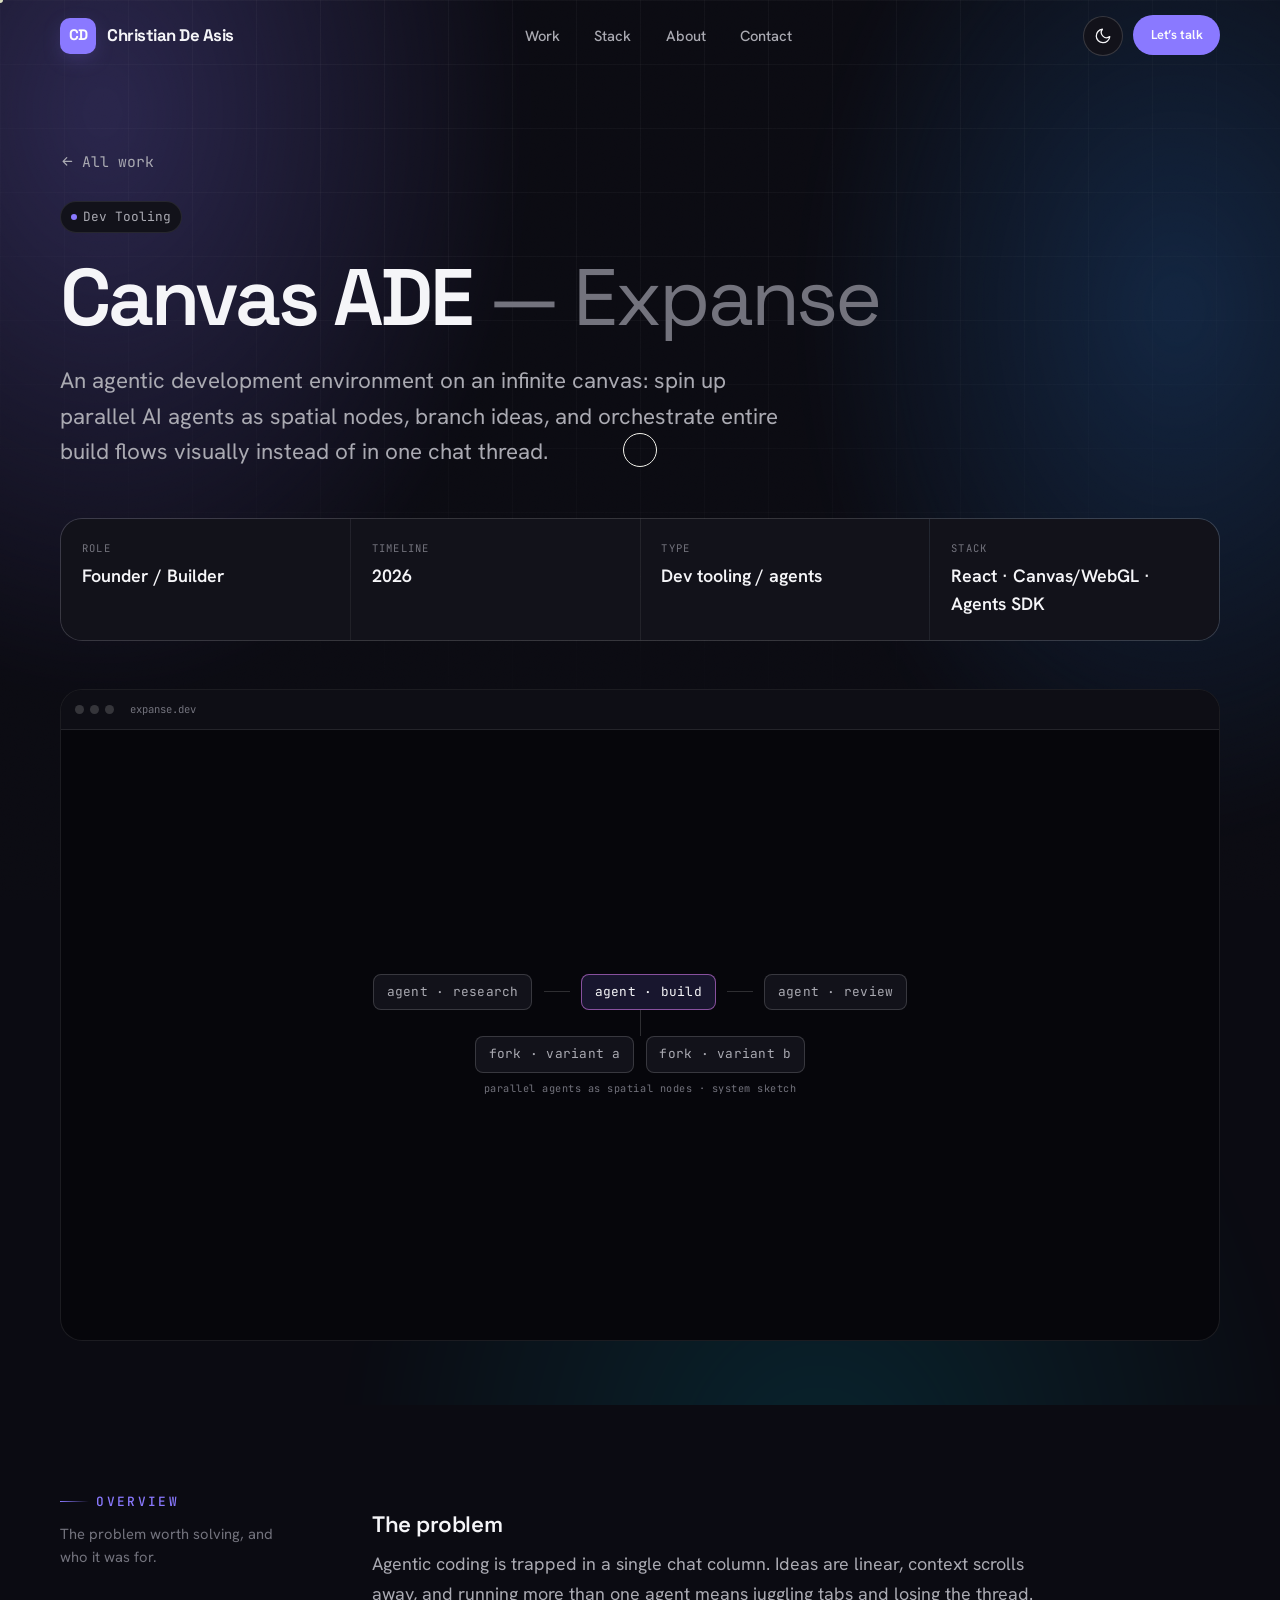
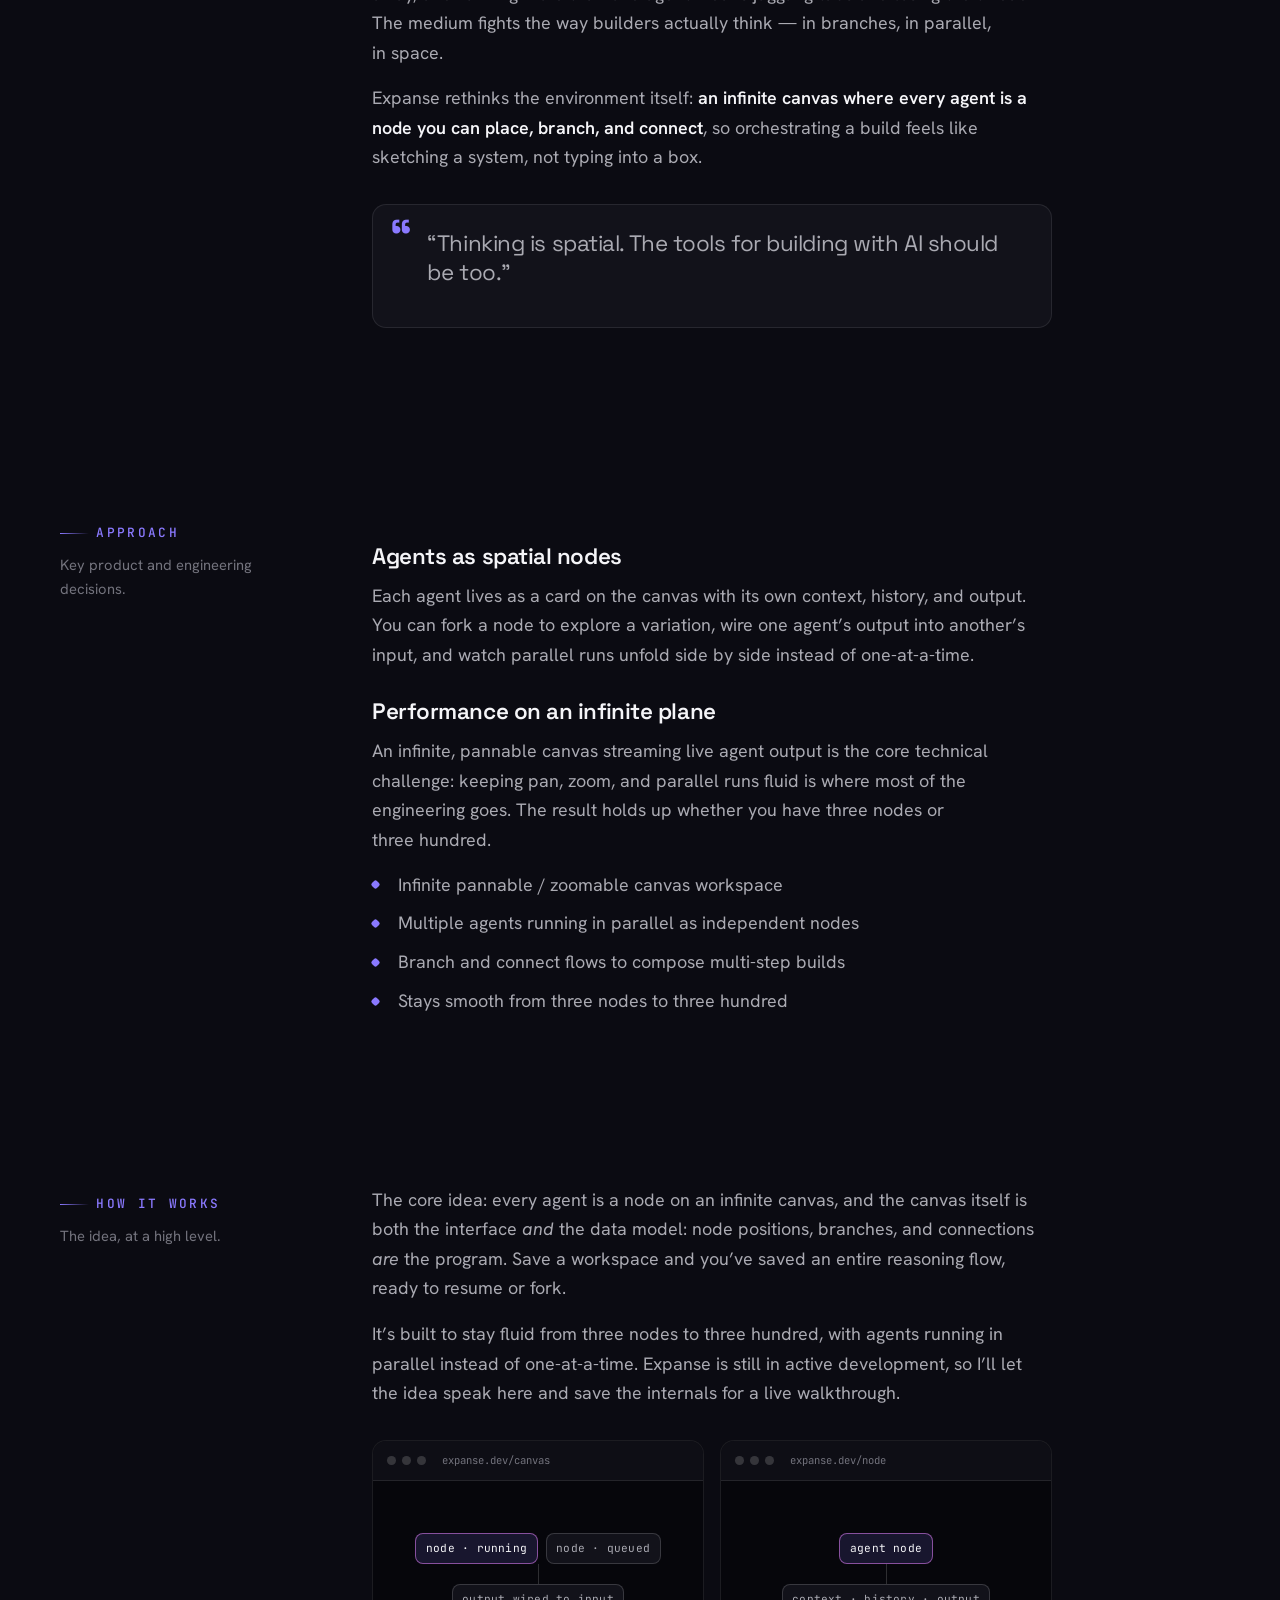
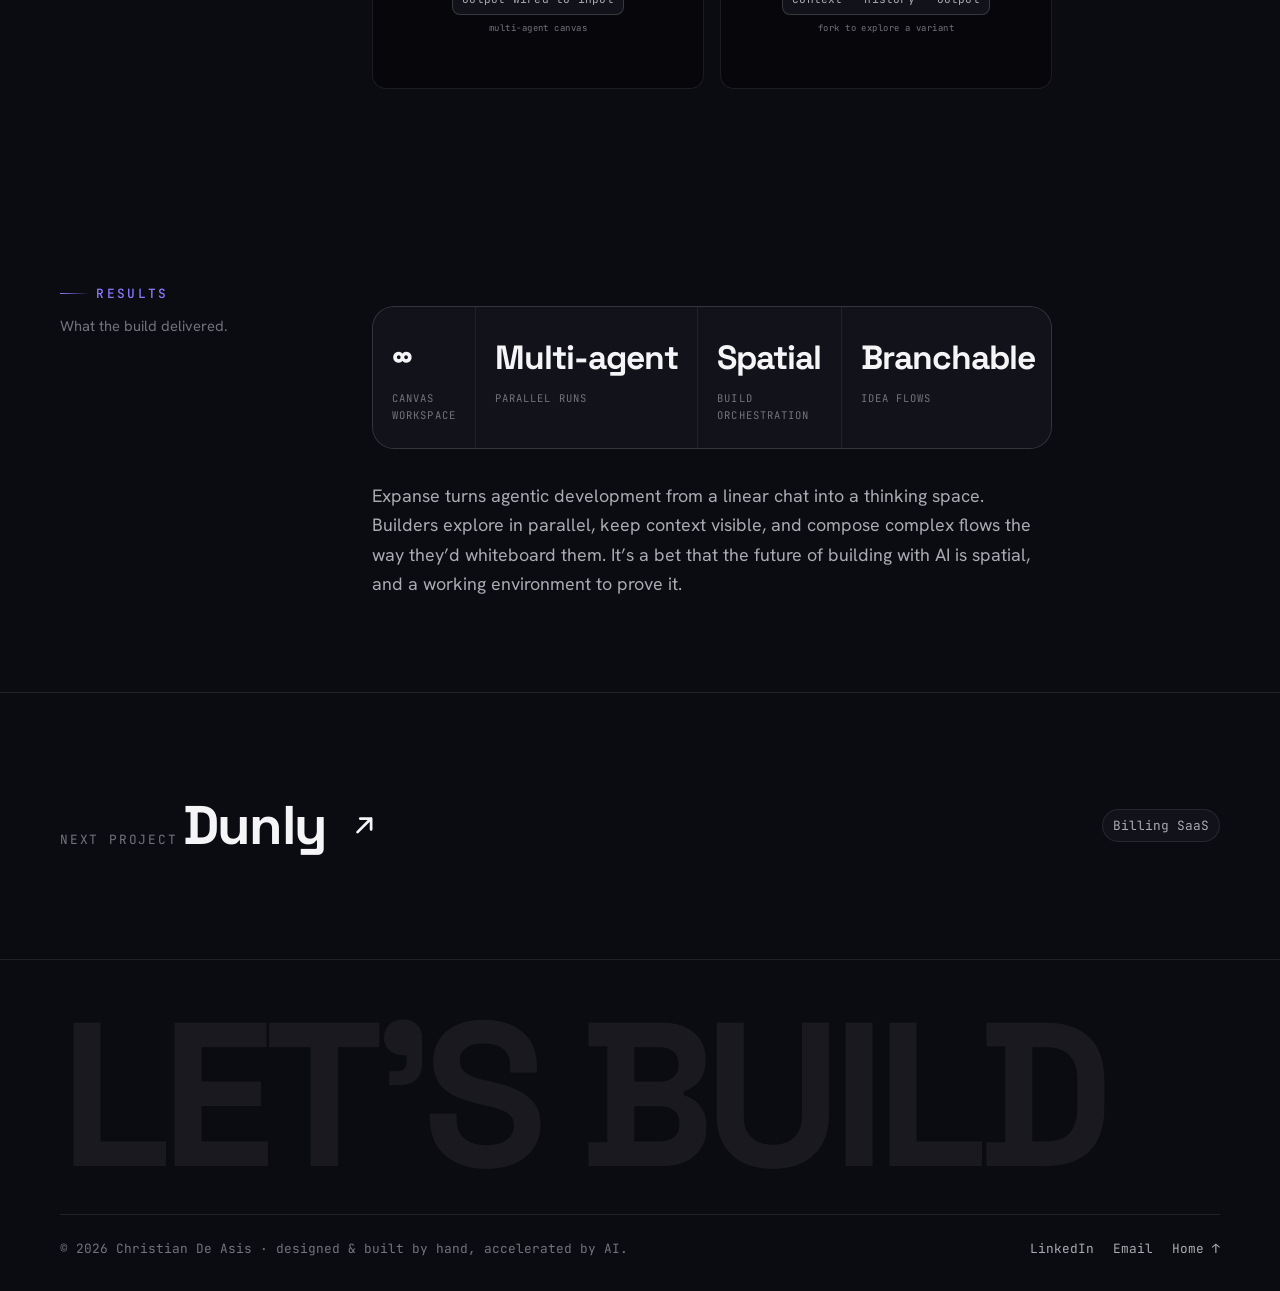
==== commit 467a907f: "feat: reposition portfolio backend-first Identity shift: backend developer with AI as accelerator ta" ====
--- a/work/canvas-ade.html
+++ b/work/canvas-ade.html
@@ -4,11 +4,12 @@
 <meta charset="UTF-8">
 <meta name="viewport" content="width=device-width, initial-scale=1.0">
 <title>Canvas ADE — Expanse — Case Study · Christian De Asis</title>
-<meta name="description" content="An agentic development environment on an infinite canvas — spin up parallel AI agents as spatial nodes, branch ideas, and orchestrate entire build flows visually instead of in one chat thread.">
+<meta name="description" content="An agentic development environment on an infinite canvas: spin up parallel AI agents as spatial nodes, branch ideas, and orchestrate entire build flows visually instead of in one chat thread.">
 <meta name="theme-color" content="#0c0c12">
+<link rel="icon" href="data:image/svg+xml,%3Csvg xmlns='http://www.w3.org/2000/svg' viewBox='0 0 64 64'%3E%3Crect width='64' height='64' rx='14' fill='%237c6cf0'/%3E%3Ctext x='32' y='42' font-family='Arial,sans-serif' font-size='28' font-weight='700' fill='%23fff' text-anchor='middle'%3ECD%3C/text%3E%3C/svg%3E">
 <link rel="preconnect" href="https://fonts.googleapis.com">
 <link rel="preconnect" href="https://fonts.gstatic.com" crossorigin>
-<link rel="stylesheet" href="../styles/portfolio.css?v=2">
+<link rel="stylesheet" href="../styles/portfolio.css?v=3">
 </head>
 <body>
 <div class="progress"></div>
@@ -40,12 +41,12 @@
     <a href="../index.html#work" class="cs-back" data-reveal><svg viewBox="0 0 24 24" fill="none" stroke="currentColor" stroke-width="2" stroke-linecap="round" stroke-linejoin="round"><path d="M19 12H5M11 6l-6 6 6 6"/></svg> All work</a>
     <div data-reveal style="--reveal-delay:.06s;margin-top:1.4rem"><span class="chip"><span class="chip-dot"></span>Dev Tooling</span></div>
     <h1 class="cs-title" data-reveal style="--reveal-delay:.1s">Canvas ADE <span style="color:var(--text-faint);font-weight:400">— Expanse</span></h1>
-    <p class="cs-tagline" data-reveal style="--reveal-delay:.16s">An agentic development environment on an infinite canvas — spin up parallel AI agents as spatial nodes, branch ideas, and orchestrate entire build flows visually instead of in one chat thread.</p>
+    <p class="cs-tagline" data-reveal style="--reveal-delay:.16s">An agentic development environment on an infinite canvas: spin up parallel AI agents as spatial nodes, branch ideas, and orchestrate entire build flows visually instead of in one chat thread.</p>
     <div class="cs-facts" data-reveal><div class="fact"><span class="k">Role</span><span class="v">Founder / Builder</span></div><div class="fact"><span class="k">Timeline</span><span class="v">2026</span></div><div class="fact"><span class="k">Type</span><span class="v">Dev tooling / agents</span></div><div class="fact"><span class="k">Stack</span><span class="v">React · Canvas/WebGL · Agents SDK</span></div></div>
     <div class="cs-cover" data-reveal data-reveal-clip style="--reveal-delay:.1s">
       <div class="mockup">
         <div class="mockup-bar"><i></i><i></i><i></i><span class="url">expanse.dev</span></div>
-        <div class="mockup-canvas"><div class="glow-orb" style="background:var(--violet-bright);opacity:.45;width:50%;height:60%"></div><span class="mockup-label">product shot · infinite canvas</span></div>
+        <div class="mockup-canvas"><div class="diagram" aria-hidden="true"><div class="d-row"><span class="d-node">agent · research</span><span class="d-hlink"></span><span class="d-node accent">agent · build</span><span class="d-hlink"></span><span class="d-node">agent · review</span></div><span class="d-link"></span><div class="d-row"><span class="d-node">fork · variant a</span><span class="d-node">fork · variant b</span></div><span class="d-note">parallel agents as spatial nodes · system sketch</span></div></div>
       </div>
     </div>
   </div>
@@ -55,13 +56,13 @@
   <div class="container">
     <div class="cs-layout">
       <aside class="cs-aside" data-reveal>
-        <span class="kicker">01 — Overview</span>
+        <span class="kicker">Overview</span>
         <p>The problem worth solving, and who it was for.</p>
       </aside>
       <div class="cs-prose" data-reveal style="--reveal-delay:.08s">
         <h4>The problem</h4>
         <p>Agentic coding is trapped in a single chat column. Ideas are linear, context scrolls away, and running more than one agent means juggling tabs and losing the thread. The medium fights the way builders actually think — in branches, in parallel, in space.</p>
-        <p>Expanse rethinks the environment itself: <strong>an infinite canvas where every agent is a node you can place, branch, and connect</strong> — so orchestrating a build feels like sketching a system, not typing into a box.</p>
+        <p>Expanse rethinks the environment itself: <strong>an infinite canvas where every agent is a node you can place, branch, and connect</strong>, so orchestrating a build feels like sketching a system, not typing into a box.</p>
         <div class="cs-callout"><p class="q">&ldquo;Thinking is spatial. The tools for building with AI should be too.&rdquo;</p></div>
       </div>
     </div>
@@ -71,14 +72,14 @@
   <div class="container">
     <div class="cs-layout">
       <aside class="cs-aside" data-reveal>
-        <span class="kicker">02 — Approach</span>
+        <span class="kicker">Approach</span>
         <p>Key product and engineering decisions.</p>
       </aside>
       <div class="cs-prose" data-reveal style="--reveal-delay:.08s">
         <h4>Agents as spatial nodes</h4>
         <p>Each agent lives as a card on the canvas with its own context, history, and output. You can fork a node to explore a variation, wire one agent&rsquo;s output into another&rsquo;s input, and watch parallel runs unfold side by side instead of one-at-a-time.</p>
         <h4>Performance on an infinite plane</h4>
-        <p>An infinite, pannable canvas streaming live agent output is the core technical challenge — keeping pan, zoom, and parallel runs fluid is where most of the engineering goes. The result holds up whether you have three nodes or three hundred.</p>
+        <p>An infinite, pannable canvas streaming live agent output is the core technical challenge: keeping pan, zoom, and parallel runs fluid is where most of the engineering goes. The result holds up whether you have three nodes or three hundred.</p>
         <ul class="bullets"><li>Infinite pannable / zoomable canvas workspace</li><li>Multiple agents running in parallel as independent nodes</li><li>Branch and connect flows to compose multi-step builds</li><li>Stays smooth from three nodes to three hundred</li></ul>
       </div>
     </div>
@@ -88,13 +89,13 @@
   <div class="container">
     <div class="cs-layout">
       <aside class="cs-aside" data-reveal>
-        <span class="kicker">03 — How it works</span>
+        <span class="kicker">How it works</span>
         <p>The idea, at a high level.</p>
       </aside>
       <div class="cs-prose" data-reveal style="--reveal-delay:.08s">
-        <p>The core idea: every agent is a node on an infinite canvas, and the canvas itself is both the interface <em>and</em> the data model — node positions, branches, and connections <em>are</em> the program. Save a workspace and you&rsquo;ve saved an entire reasoning flow, ready to resume or fork.</p>
+        <p>The core idea: every agent is a node on an infinite canvas, and the canvas itself is both the interface <em>and</em> the data model: node positions, branches, and connections <em>are</em> the program. Save a workspace and you&rsquo;ve saved an entire reasoning flow, ready to resume or fork.</p>
         <p>It&rsquo;s built to stay fluid from three nodes to three hundred, with agents running in parallel instead of one-at-a-time. Expanse is still in active development, so I&rsquo;ll let the idea speak here and save the internals for a live walkthrough.</p>
-        <div class="cs-imgrow two"><div class="cs-frame"><div class="mockup"><div class="mockup-bar"><i></i><i></i><i></i><span class="url">expanse.dev/canvas</span></div><div class="mockup-canvas"><div class="glow-orb" style="background:var(--violet-bright);opacity:.4;width:55%;height:55%"></div><span class="mockup-label">multi-agent canvas</span></div></div></div><div class="cs-frame"><div class="mockup"><div class="mockup-bar"><i></i><i></i><i></i><span class="url">expanse.dev/node</span></div><div class="mockup-canvas"><div class="glow-orb" style="background:var(--violet);opacity:.4;width:55%;height:55%"></div><span class="mockup-label">agent node detail</span></div></div></div></div>
+        <div class="cs-imgrow two"><div class="cs-frame"><div class="mockup"><div class="mockup-bar"><i></i><i></i><i></i><span class="url">expanse.dev/canvas</span></div><div class="mockup-canvas"><div class="diagram" aria-hidden="true"><div class="d-row"><span class="d-node accent">node · running</span><span class="d-node">node · queued</span></div><span class="d-link"></span><span class="d-node">output wired to input</span><span class="d-note">multi-agent canvas</span></div></div></div></div><div class="cs-frame"><div class="mockup"><div class="mockup-bar"><i></i><i></i><i></i><span class="url">expanse.dev/node</span></div><div class="mockup-canvas"><div class="diagram" aria-hidden="true"><span class="d-node accent">agent node</span><span class="d-link"></span><span class="d-node">context · history · output</span><span class="d-note">fork to explore a variant</span></div></div></div></div></div>
       </div>
     </div>
   </div>
@@ -103,12 +104,12 @@
   <div class="container">
     <div class="cs-layout">
       <aside class="cs-aside" data-reveal>
-        <span class="kicker">04 — Results</span>
+        <span class="kicker">Results</span>
         <p>What the build delivered.</p>
       </aside>
       <div class="cs-prose" data-reveal style="--reveal-delay:.08s">
         <div class="cs-metrics"><div class="m"><span class="v">∞</span><span class="l">Canvas workspace</span></div><div class="m"><span class="v">Multi-agent</span><span class="l">Parallel runs</span></div><div class="m"><span class="v">Spatial</span><span class="l">Build orchestration</span></div><div class="m"><span class="v">Branchable</span><span class="l">Idea flows</span></div></div>
-        <p>Expanse turns agentic development from a linear chat into a thinking space. Builders explore in parallel, keep context visible, and compose complex flows the way they&rsquo;d whiteboard them. It&rsquo;s a bet that the future of building with AI is spatial — and a working environment to prove it.</p>
+        <p>Expanse turns agentic development from a linear chat into a thinking space. Builders explore in parallel, keep context visible, and compose complex flows the way they&rsquo;d whiteboard them. It&rsquo;s a bet that the future of building with AI is spatial, and a working environment to prove it.</p>
       </div>
     </div>
   </div>
@@ -131,7 +132,7 @@
   <div class="container">
     <div style="overflow:hidden"><div class="footer-big">LET&rsquo;S BUILD</div></div>
     <div class="footer-bottom">
-      <span class="muted">© <span data-year></span> Christian De Asis — built with taste + AI velocity.</span>
+      <span class="muted">© <span data-year>2026</span> Christian De Asis · designed &amp; built by hand, accelerated by AI.</span>
       <div class="footer-links">
         <a href="https://www.linkedin.com/in/christian-de-asis-0092412aa/" target="_blank" rel="noopener">LinkedIn</a>
         <a href="mailto:cdeasis923@gmail.com">Email</a>
@@ -140,6 +141,6 @@
     </div>
   </div>
 </footer>
-<script src="../scripts/portfolio.js?v=2"></script>
+<script src="../scripts/portfolio.js?v=3"></script>
 </body>
 </html>
--- a/styles/portfolio.css
+++ b/styles/portfolio.css
@@ -34,7 +34,7 @@
   --fs-xl:   clamp(1.5rem, 1.2rem + 1.4vw, 2.1rem);
   --fs-2xl:  clamp(2rem, 1.4rem + 2.8vw, 3.4rem);
   --fs-3xl:  clamp(2.6rem, 1.4rem + 5.2vw, 5rem);
-  --fs-display: clamp(3.2rem, 1rem + 9vw, 8.5rem);
+  --fs-display: clamp(2.7rem, 1.1rem + 5.6vw, 5.6rem);
 
   /* Spacing rhythm */
   --space-1: 0.5rem;  --space-2: 0.75rem; --space-3: 1rem;
@@ -116,7 +116,7 @@
   transition: background-color 0.5s var(--ease), color 0.5s var(--ease);
 }
 
-h1, h2, h3, h4 { font-family: var(--font-display); font-weight: 600; line-height: 1.02; letter-spacing: -0.02em; }
+h1, h2, h3, h4 { font-family: var(--font-display); font-weight: 600; line-height: 1.02; letter-spacing: -0.02em; text-wrap: balance; }
 
 /* selection */
 ::selection { background: var(--accent); color: var(--accent-ink); }
@@ -153,11 +153,6 @@
   color: var(--text-faint);
 }
 .lead { font-size: var(--fs-lg); color: var(--text-dim); line-height: 1.5; text-wrap: pretty; }
-.gradient-text {
-  background: linear-gradient(105deg, var(--text) 30%, var(--accent-bright) 70%, var(--cyan));
-  -webkit-background-clip: text; background-clip: text;
-  -webkit-text-fill-color: transparent; color: transparent;
-}
 
 /* ---------- Section heading block ---------- */
 .section-head { display: flex; flex-direction: column; gap: var(--space-3); max-width: 720px; }
@@ -223,10 +218,10 @@
 }
 .link-arrow svg { width: 1em; height: 1em; transition: transform 0.3s var(--ease); }
 .link-arrow::after {
-  content: ""; position: absolute; left: 0; bottom: -3px; height: 1px; width: 0;
-  background: var(--accent); transition: width 0.35s var(--ease);
-}
-.link-arrow:hover::after { width: 100%; }
+  content: ""; position: absolute; left: 0; bottom: -3px; height: 1px; width: 100%;
+  background: var(--accent); transform: scaleX(0); transform-origin: 0 50%; transition: transform 0.35s var(--ease);
+}
+.link-arrow:hover::after { transform: scaleX(1); }
 .link-arrow:hover svg { transform: translate(3px, -3px); }
 
 /* ============================================================= */
@@ -246,7 +241,6 @@
   opacity: var(--noise-opacity); mix-blend-mode: overlay;
   background-image: url("data:image/svg+xml,%3Csvg xmlns='http://www.w3.org/2000/svg' width='200' height='200'%3E%3Cfilter id='n'%3E%3CfeTurbulence type='fractalNoise' baseFrequency='0.85' numOctaves='3'/%3E%3C/filter%3E%3Crect width='100%25' height='100%25' filter='url(%23n)'/%3E%3C/svg%3E");
 }
-.glow-orb { position: absolute; border-radius: 50%; filter: blur(80px); pointer-events: none; z-index: 0; opacity: 0.5; }
 
 /* ============================================================= */
 /*  REVEAL ANIMATIONS                                             */
@@ -267,10 +261,11 @@
 /* ============================================================= */
 /*  CURSOR                                                        */
 /* ============================================================= */
+@property --cur-s { syntax: "<number>"; inherits: false; initial-value: 1; }
 .cursor-dot, .cursor-ring { position: fixed; top: 0; left: 0; border-radius: 50%; pointer-events: none; z-index: 9999; mix-blend-mode: difference; }
 .cursor-dot { width: 6px; height: 6px; background: #fff; transform: translate(-50%, -50%); }
-.cursor-ring { width: 34px; height: 34px; border: 1px solid #fff; transform: translate(-50%, -50%); transition: width 0.3s var(--ease), height 0.3s var(--ease), background-color 0.3s var(--ease); }
-.cursor-ring.is-hover { width: 56px; height: 56px; background: rgba(255,255,255,0.08); }
+.cursor-ring { width: 34px; height: 34px; border: 1px solid #fff; transform: translate(-50%, -50%); transition: --cur-s 0.3s var(--ease), background-color 0.3s var(--ease); }
+.cursor-ring.is-hover { --cur-s: 1.65; background: rgba(255,255,255,0.08); }
 @media (hover: none), (pointer: coarse) { .cursor-dot, .cursor-ring { display: none; } }
 
 /* ============================================================= */
@@ -303,7 +298,6 @@
   padding: 0.5rem 0.9rem; border-radius: var(--radius-pill);
   position: relative; transition: color 0.3s var(--ease);
 }
-.nav-links a .num { font-family: var(--font-mono); font-size: 0.7em; color: var(--accent); margin-right: 0.35em; opacity: 0.8; }
 .nav-links a:hover, .nav-links a.active { color: var(--text); }
 .nav-right { display: flex; align-items: center; gap: 0.6rem; }
 @media (min-width: 920px) { .nav-links { display: flex; } }
@@ -338,7 +332,6 @@
   letter-spacing: -0.03em; color: var(--text); display: flex; align-items: baseline; gap: 1rem;
   padding-block: 0.4rem; border-bottom: 1px solid var(--line);
 }
-.mobile-menu a .num { font-family: var(--font-mono); font-size: 0.9rem; color: var(--accent); }
 
 /* ============================================================= */
 /*  HERO                                                          */
@@ -359,9 +352,8 @@
   100% { transform: translate3d(3%, -3%, 0) scale(1.12); }
 }
 .hero-content { position: relative; z-index: 2; width: 100%; }
-.hero h1 { font-size: var(--fs-display); font-weight: 700; letter-spacing: -0.045em; max-width: 14ch; }
-.hero h1 .line { display: block; overflow: hidden; }
-.hero h1 .line > span { display: block; }
+.hero h1 { font-size: var(--fs-display); font-weight: 700; letter-spacing: -0.04em; max-width: 16ch; }
+.hero h1 .dim { display: block; font-size: 0.5em; line-height: 1.15; margin-top: 0.45em; color: var(--text-dim); max-width: 24ch; letter-spacing: -0.03em; }
 .hero-sub { margin-top: var(--space-5); max-width: 52ch; }
 .hero-cta { margin-top: var(--space-6); display: flex; flex-wrap: wrap; gap: 0.9rem; align-items: center; }
 .hero-socials { margin-top: var(--space-5); display: flex; gap: 0.4rem; align-items: center; }
@@ -385,28 +377,52 @@
 .avail .pulse i::after { content: ""; position: absolute; inset: 0; border-radius: 50%; background: inherit; animation: pulse 2s var(--ease-in-out) infinite; }
 @keyframes pulse { 0% { transform: scale(1); opacity: 0.7; } 100% { transform: scale(3.2); opacity: 0; } }
 
-/* hero prompt terminal */
-.prompt-card {
+/* hero system card — real architecture from the lead build (Dunly) */
+.sys-card {
   position: relative; z-index: 2;
   border: 1px solid var(--line); border-radius: var(--radius);
-  background: color-mix(in oklch, var(--surface) 88%, transparent);
-  backdrop-filter: blur(8px);
-  font-family: var(--font-mono); font-size: var(--fs-sm);
-  overflow: hidden; box-shadow: 0 30px 80px -40px oklch(0 0 0 / 0.6);
-}
-.prompt-top { display: flex; align-items: center; gap: 0.5rem; padding: 0.7rem 1rem; border-bottom: 1px solid var(--line); color: var(--text-faint); }
-.prompt-top .dots { display: flex; gap: 6px; }
-.prompt-top .dots i { width: 10px; height: 10px; border-radius: 50%; background: var(--line-strong); }
-.prompt-top .file { margin-left: auto; font-size: 0.78em; letter-spacing: 0.04em; }
-.prompt-body { padding: 1rem 1.1rem; line-height: 1.7; }
-.prompt-line { display: flex; gap: 0.7em; color: var(--text-dim); }
-.prompt-line .gut { color: var(--text-faint); -webkit-user-select: none; user-select: none; }
-.prompt-line .you { color: var(--accent-bright); }
-.tok-key { color: oklch(0.74 0.16 330); }
-.tok-str { color: oklch(0.8 0.13 150); }
-.tok-fn { color: var(--cyan); }
-.caret { display: inline-block; width: 8px; height: 1.05em; background: var(--accent); vertical-align: text-bottom; animation: blink 1s steps(1) infinite; }
-@keyframes blink { 50% { opacity: 0; } }
+  background: var(--surface);
+  overflow: hidden; box-shadow: 0 30px 80px -40px oklch(0 0 0 / 0.55);
+}
+.sys-head { display: flex; align-items: center; justify-content: space-between; gap: 1rem; padding: 0.75rem 1.1rem; border-bottom: 1px solid var(--line); }
+.sys-title { font-family: var(--font-mono); font-size: 0.66rem; letter-spacing: 0.1em; text-transform: uppercase; color: var(--text-faint); }
+.sys-tag { display: inline-flex; align-items: center; gap: 0.45em; font-family: var(--font-mono); font-size: 0.6rem; letter-spacing: 0.06em; text-transform: uppercase; color: oklch(0.78 0.16 150); }
+.sys-tag i { width: 6px; height: 6px; border-radius: 50%; background: oklch(0.78 0.16 150); }
+[data-theme="light"] .sys-tag { color: oklch(0.5 0.15 150); }
+[data-theme="light"] .sys-tag i { background: oklch(0.5 0.15 150); }
+.sys-body { padding: 1.4rem 1.2rem 1.2rem; display: flex; flex-direction: column; align-items: center; }
+
+/* ---------- System diagram kit ---------- */
+.diagram { position: absolute; inset: 0; z-index: 1; display: flex; flex-direction: column; align-items: center; justify-content: center; padding: 1.2rem; }
+.d-node {
+  display: inline-flex; align-items: center; gap: 0.5em;
+  font-family: var(--font-mono); font-size: clamp(0.56rem, 1.3vw, 0.7rem); letter-spacing: 0.02em;
+  color: var(--text-dim); background: var(--surface); border: 1px solid var(--line-strong);
+  border-radius: 8px; padding: 0.5em 0.85em; white-space: nowrap;
+}
+.d-node.accent { border-color: color-mix(in oklch, var(--accent) 55%, var(--line-strong)); background: var(--accent-soft); color: var(--text); }
+.d-node .d-dot { width: 6px; height: 6px; border-radius: 50%; background: var(--accent); flex-shrink: 0; }
+.d-note { font-family: var(--font-mono); font-size: 0.56rem; letter-spacing: 0.05em; color: var(--text-faint); margin-top: 0.35rem; text-align: center; }
+.d-link { width: 1px; height: clamp(11px, 2.4vh, 20px); background: var(--line-strong); position: relative; }
+.d-link::after {
+  content: ""; position: absolute; left: -2px; top: -5px; width: 5px; height: 5px; border-radius: 50%;
+  background: var(--accent); opacity: 0;
+  animation: dTravel 2.8s var(--ease-in-out) infinite; animation-delay: var(--d-delay, 0s);
+}
+@keyframes dTravel { 0% { transform: translateY(0); opacity: 0; } 12% { opacity: 1; } 82% { opacity: 1; } 100% { transform: translateY(24px); opacity: 0; } }
+.d-row { display: flex; align-items: center; gap: 0.5rem; flex-wrap: wrap; justify-content: center; }
+.d-hlink { height: 1px; width: clamp(12px, 3vw, 26px); background: var(--line-strong); flex-shrink: 0; }
+.d-col { display: flex; flex-direction: column; align-items: center; gap: 0; }
+.d-states { display: flex; align-items: center; gap: 0.45rem; margin-top: 0.9rem; flex-wrap: wrap; justify-content: center; }
+.d-state { font-family: var(--font-mono); font-size: 0.55rem; text-transform: uppercase; letter-spacing: 0.08em; color: var(--text-faint); border: 1px dashed var(--line-strong); border-radius: var(--radius-pill); padding: 0.32em 0.7em; white-space: nowrap; }
+.d-state.on { color: var(--accent); border-style: solid; border-color: color-mix(in oklch, var(--accent) 45%, transparent); }
+.d-states .d-sep { font-family: var(--font-mono); font-size: 0.6rem; color: var(--text-faint); }
+.mockup:has(.diagram) { background-image: none; }
+.cs-cover .d-node { font-size: clamp(0.66rem, 1vw, 0.8rem); padding: 0.55em 1em; }
+.cs-cover .d-note { font-size: 0.64rem; margin-top: 0.5rem; }
+.cs-cover .d-link { height: clamp(14px, 3vh, 26px); }
+.cs-cover .d-row { gap: 0.7rem; }
+@media (prefers-reduced-motion: reduce) { .d-link::after { animation: none; opacity: 0; } }
 
 .hero-grid { display: grid; gap: var(--space-6); align-items: center; }
 @media (min-width: 1000px) { .hero-grid { grid-template-columns: 1.1fr 0.9fr; gap: var(--space-7); } }
@@ -482,7 +498,6 @@
 @media (min-width: 1000px) { .skills-grid { grid-template-columns: repeat(3, 1fr); } }
 .skill-cell { background: var(--surface); padding: clamp(1.4rem, 2.5vw, 2rem); display: flex; flex-direction: column; gap: 1rem; position: relative; transition: background-color 0.4s var(--ease); }
 .skill-cell:hover { background: var(--surface-2); }
-.skill-cell .num { font-family: var(--font-mono); font-size: var(--fs-mono); color: var(--accent); }
 .skill-cell h3 { font-size: var(--fs-lg); }
 .skill-cell .icon { width: 40px; height: 40px; border-radius: 10px; display: grid; place-items: center; background: var(--accent-soft); color: var(--accent); border: 1px solid var(--line); }
 .skill-cell .icon svg { width: 20px; height: 20px; }
@@ -490,16 +505,26 @@
 .skill-tag { font-family: var(--font-mono); font-size: var(--fs-mono); color: var(--text-dim); padding: 0.3em 0.7em; border-radius: 8px; border: 1px solid var(--line); background: var(--bg); }
 
 /* ============================================================= */
+/*  HOW I WORK                                                    */
+/* ============================================================= */
+.how-grid { display: grid; gap: 1px; background: var(--line); border: 1px solid var(--line); border-radius: var(--radius-lg); overflow: hidden; margin-top: var(--space-6); counter-reset: step; }
+@media (min-width: 860px) { .how-grid { grid-template-columns: repeat(3, 1fr); } }
+.how-step { background: var(--surface); padding: clamp(1.5rem, 2.6vw, 2.2rem); display: flex; flex-direction: column; gap: 0.8rem; }
+.how-step .step-no { font-family: var(--font-mono); font-size: var(--fs-mono); color: var(--accent); letter-spacing: 0.1em; }
+.how-step h3 { font-size: var(--fs-lg); }
+.how-step p { color: var(--text-dim); font-size: var(--fs-sm); line-height: 1.6; }
+.how-step p strong { color: var(--text); }
+
+/* ============================================================= */
 /*  TIMELINE                                                      */
 /* ============================================================= */
 .timeline { margin-top: var(--space-6); position: relative; display: flex; flex-direction: column; gap: 0; }
 .timeline::before { content: ""; position: absolute; left: 7px; top: 8px; bottom: 8px; width: 1px; background: linear-gradient(var(--accent), var(--line) 40%, var(--line)); }
 @media (min-width: 760px) { .timeline::before { left: 9px; } }
-.tl-item { position: relative; padding-left: 2.4rem; padding-block: clamp(1.1rem, 2.2vw, 1.6rem); border-bottom: 1px solid var(--line); transition: padding-left 0.4s var(--ease); }
+.tl-item { position: relative; padding-left: 2.4rem; padding-block: clamp(1.1rem, 2.2vw, 1.6rem); border-bottom: 1px solid var(--line); }
 .tl-item:last-child { border-bottom: none; }
 .tl-item::before { content: ""; position: absolute; left: 0; top: clamp(1.5rem, 2.5vw, 2rem); width: 15px; height: 15px; border-radius: 50%; border: 2px solid var(--accent); background: var(--bg); transition: background-color 0.4s var(--ease), box-shadow 0.4s var(--ease); }
 @media (min-width: 760px) { .tl-item::before { width: 19px; height: 19px; left: 0; } }
-.tl-item:hover { padding-left: 2.8rem; }
 .tl-item:hover::before { background: var(--accent); box-shadow: 0 0 0 5px var(--accent-soft); }
 .tl-head { display: flex; flex-wrap: wrap; align-items: baseline; gap: 0.4rem 1rem; }
 .tl-year { font-family: var(--font-mono); font-size: var(--fs-mono); color: var(--accent); letter-spacing: 0.08em; }
@@ -535,8 +560,9 @@
 @media (min-width: 900px) { .contact-grid { grid-template-columns: 1fr 1fr; gap: var(--space-7); } }
 .contact-head h2 { font-size: var(--fs-3xl); letter-spacing: -0.04em; line-height: 0.98; }
 .contact-channels { margin-top: var(--space-5); display: flex; flex-direction: column; gap: 0.4rem; }
-.channel { display: flex; align-items: center; gap: 1rem; padding: 1rem 0; border-bottom: 1px solid var(--line); transition: padding-left 0.35s var(--ease); }
-.channel:hover { padding-left: 0.6rem; }
+.channel { display: flex; align-items: center; gap: 1rem; padding: 1rem 0; border-bottom: 1px solid var(--line); }
+.channel:hover .c-ic { border-color: var(--accent); background: var(--accent-soft); }
+.channel .c-ic { transition: border-color 0.3s var(--ease), background-color 0.3s var(--ease); }
 .channel .c-ic { width: 40px; height: 40px; border-radius: 10px; display: grid; place-items: center; border: 1px solid var(--line); color: var(--accent); flex-shrink: 0; }
 .channel .c-ic svg { width: 18px; height: 18px; }
 .channel .c-label { font-family: var(--font-mono); font-size: 0.66rem; text-transform: uppercase; letter-spacing: 0.12em; color: var(--text-faint); }
@@ -557,8 +583,8 @@
 .field input::placeholder, .field textarea::placeholder { color: var(--text-faint); }
 .field input:focus, .field textarea:focus { outline: none; border-color: var(--accent); box-shadow: 0 0 0 3px var(--accent-soft); }
 .field.invalid input, .field.invalid textarea { border-color: oklch(0.65 0.2 25); box-shadow: 0 0 0 3px oklch(0.65 0.2 25 / 0.18); }
-.field .err { font-family: var(--font-mono); font-size: 0.7rem; color: oklch(0.7 0.18 25); height: 0; overflow: hidden; transition: height 0.3s var(--ease); }
-.field.invalid .err { height: 1.1rem; }
+.field .err { font-family: var(--font-mono); font-size: 0.7rem; color: oklch(0.7 0.18 25); height: 0; overflow: hidden; opacity: 0; transform: translateY(-3px); transition: opacity 0.25s var(--ease), transform 0.25s var(--ease); }
+.field.invalid .err { height: 1.1rem; opacity: 1; transform: none; }
 .form-status { font-family: var(--font-mono); font-size: var(--fs-sm); min-height: 1.4rem; color: oklch(0.78 0.16 150); }
 .form.success .form-status { color: oklch(0.78 0.16 150); }
 
@@ -582,9 +608,10 @@
 /*  CASE STUDY                                                    */
 /* ============================================================= */
 .cs-hero { padding-top: calc(72px + clamp(2rem, 6vw, 5rem)); padding-bottom: clamp(2rem, 5vw, 4rem); position: relative; overflow: hidden; }
-.cs-back { display: inline-flex; align-items: center; gap: 0.5em; font-family: var(--font-mono); font-size: var(--fs-sm); color: var(--text-dim); transition: gap 0.3s var(--ease), color 0.3s var(--ease); }
-.cs-back:hover { gap: 0.8em; color: var(--text); }
-.cs-back svg { width: 1em; height: 1em; }
+.cs-back { display: inline-flex; align-items: center; gap: 0.5em; font-family: var(--font-mono); font-size: var(--fs-sm); color: var(--text-dim); transition: color 0.3s var(--ease); }
+.cs-back:hover { color: var(--text); }
+.cs-back svg { width: 1em; height: 1em; transition: transform 0.3s var(--ease); }
+.cs-back:hover svg { transform: translateX(-3px); }
 .cs-title { font-size: var(--fs-3xl); letter-spacing: -0.04em; max-width: 16ch; margin-top: var(--space-4); }
 .cs-tagline { font-size: var(--fs-lg); color: var(--text-dim); max-width: 56ch; margin-top: var(--space-4); text-wrap: pretty; }
 .cs-facts { display: grid; grid-template-columns: repeat(2, 1fr); gap: 1px; margin-top: var(--space-6); border: 1px solid var(--line); border-radius: var(--radius-lg); overflow: hidden; background: var(--line); }
@@ -609,7 +636,8 @@
 .cs-prose ul.bullets li { position: relative; padding-left: 1.6rem; color: var(--text-dim); line-height: 1.55; }
 .cs-prose ul.bullets li::before { content: ""; position: absolute; left: 0; top: 0.6em; width: 7px; height: 7px; border-radius: 2px; background: var(--accent); transform: rotate(45deg); }
 .cs-prose strong { color: var(--text); font-weight: 600; }
-.cs-callout { border: 1px solid var(--line); border-left: 2px solid var(--accent); border-radius: var(--radius); background: var(--surface); padding: var(--space-4); margin: var(--space-5) 0; }
+.cs-callout { position: relative; border: 1px solid var(--line); border-radius: var(--radius); background: var(--surface); padding: var(--space-4) var(--space-4) var(--space-4) 3.4rem; margin: var(--space-5) 0; }
+.cs-callout::before { content: "\201C"; position: absolute; left: 1.05rem; top: 0.55rem; font-family: var(--font-display); font-weight: 700; font-size: 2.7rem; line-height: 1; color: var(--accent); }
 .cs-callout .q { font-family: var(--font-display); font-size: var(--fs-lg); letter-spacing: -0.02em; line-height: 1.3; }
 .cs-imgrow { display: grid; gap: var(--space-3); margin: var(--space-5) 0; }
 @media (min-width: 640px) { .cs-imgrow.two { grid-template-columns: 1fr 1fr; } }
@@ -617,7 +645,7 @@
 .cs-metrics { display: grid; grid-template-columns: repeat(2, 1fr); gap: 1px; background: var(--line); border: 1px solid var(--line); border-radius: var(--radius-lg); overflow: hidden; margin: var(--space-5) 0; }
 @media (min-width: 700px) { .cs-metrics { grid-template-columns: repeat(4, 1fr); } }
 .cs-metrics .m { background: var(--surface); padding: 1.5rem 1.2rem; display: flex; flex-direction: column; gap: 0.3rem; }
-.cs-metrics .m .v { font-family: var(--font-display); font-weight: 700; font-size: var(--fs-xl); letter-spacing: -0.03em; white-space: nowrap; background: linear-gradient(120deg, var(--text), var(--accent-bright)); -webkit-background-clip: text; background-clip: text; -webkit-text-fill-color: transparent; }
+.cs-metrics .m .v { font-family: var(--font-display); font-weight: 700; font-size: var(--fs-xl); letter-spacing: -0.03em; white-space: nowrap; color: var(--text); }
 .cs-metrics .m .l { font-family: var(--font-mono); font-size: 0.66rem; text-transform: uppercase; letter-spacing: 0.1em; color: var(--text-faint); }
 
 .cs-next { border-top: 1px solid var(--line); padding-block: clamp(3rem, 7vw, 6rem); }
